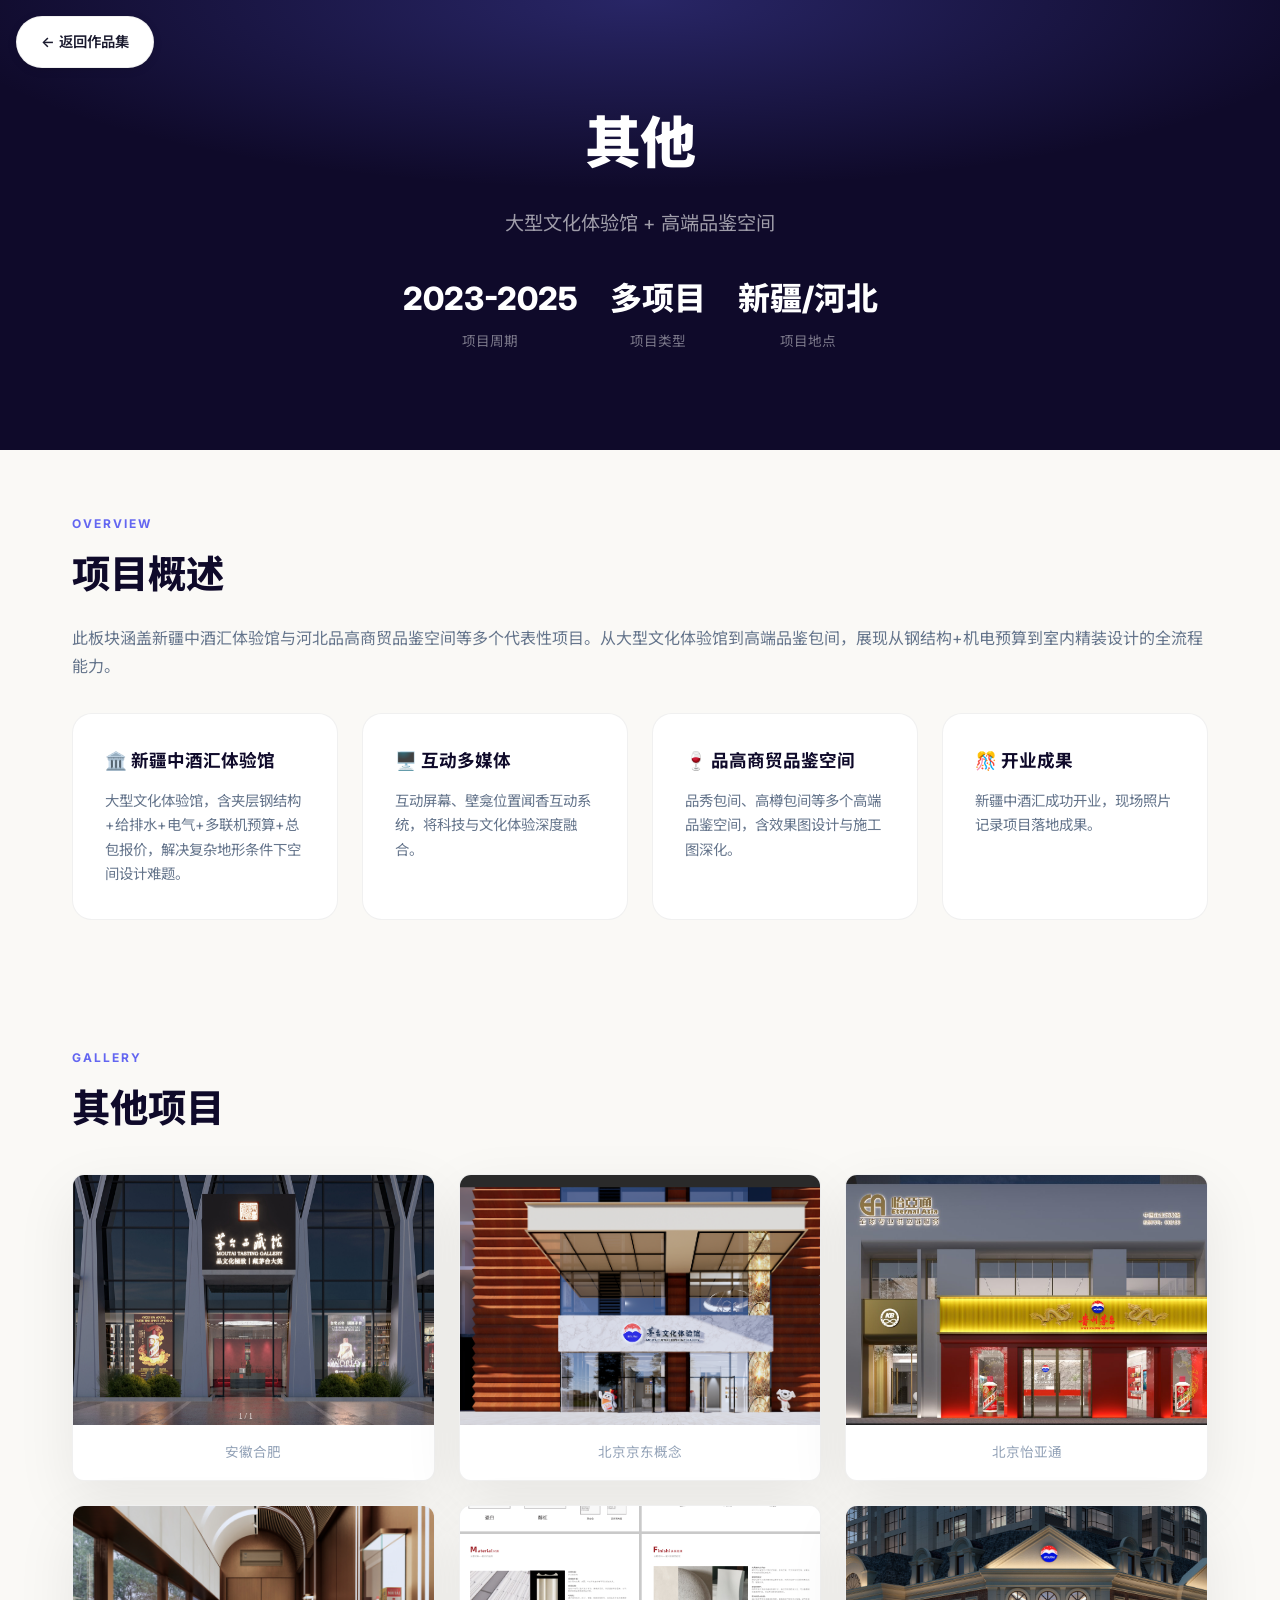
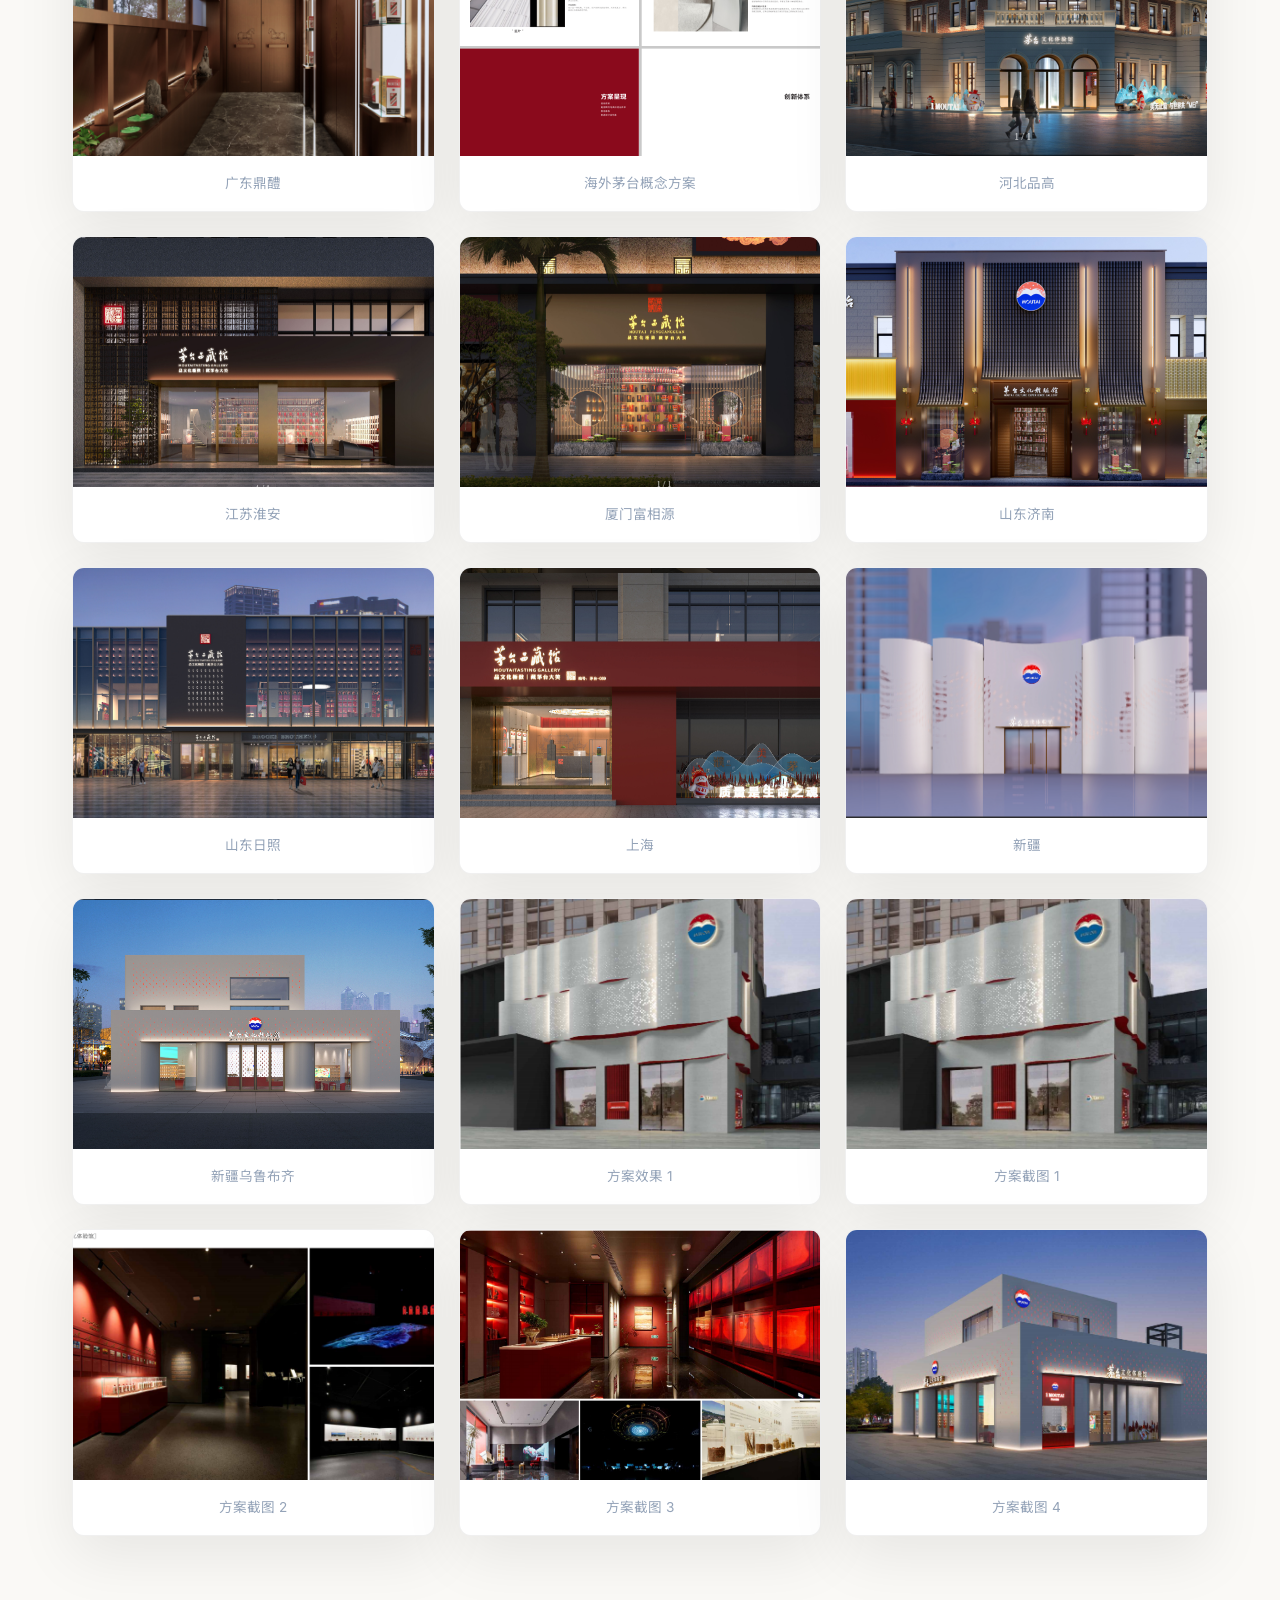
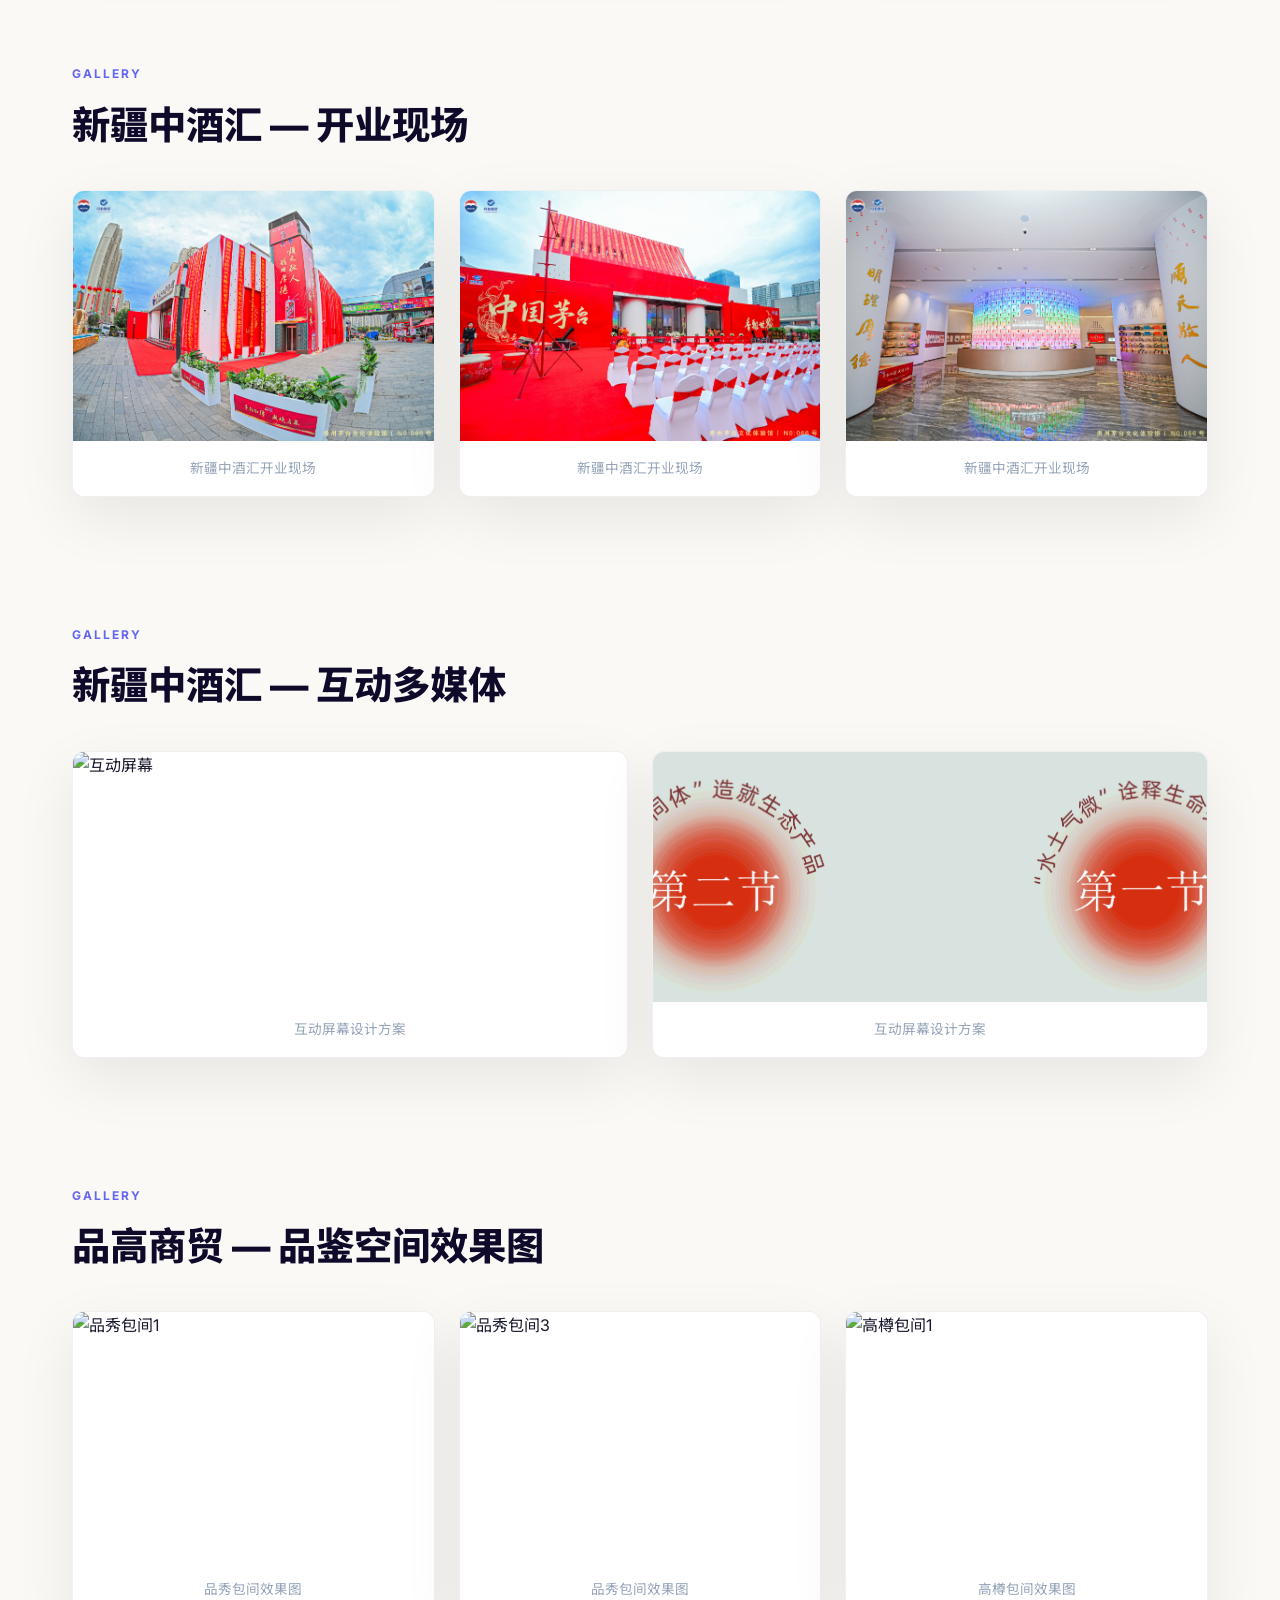
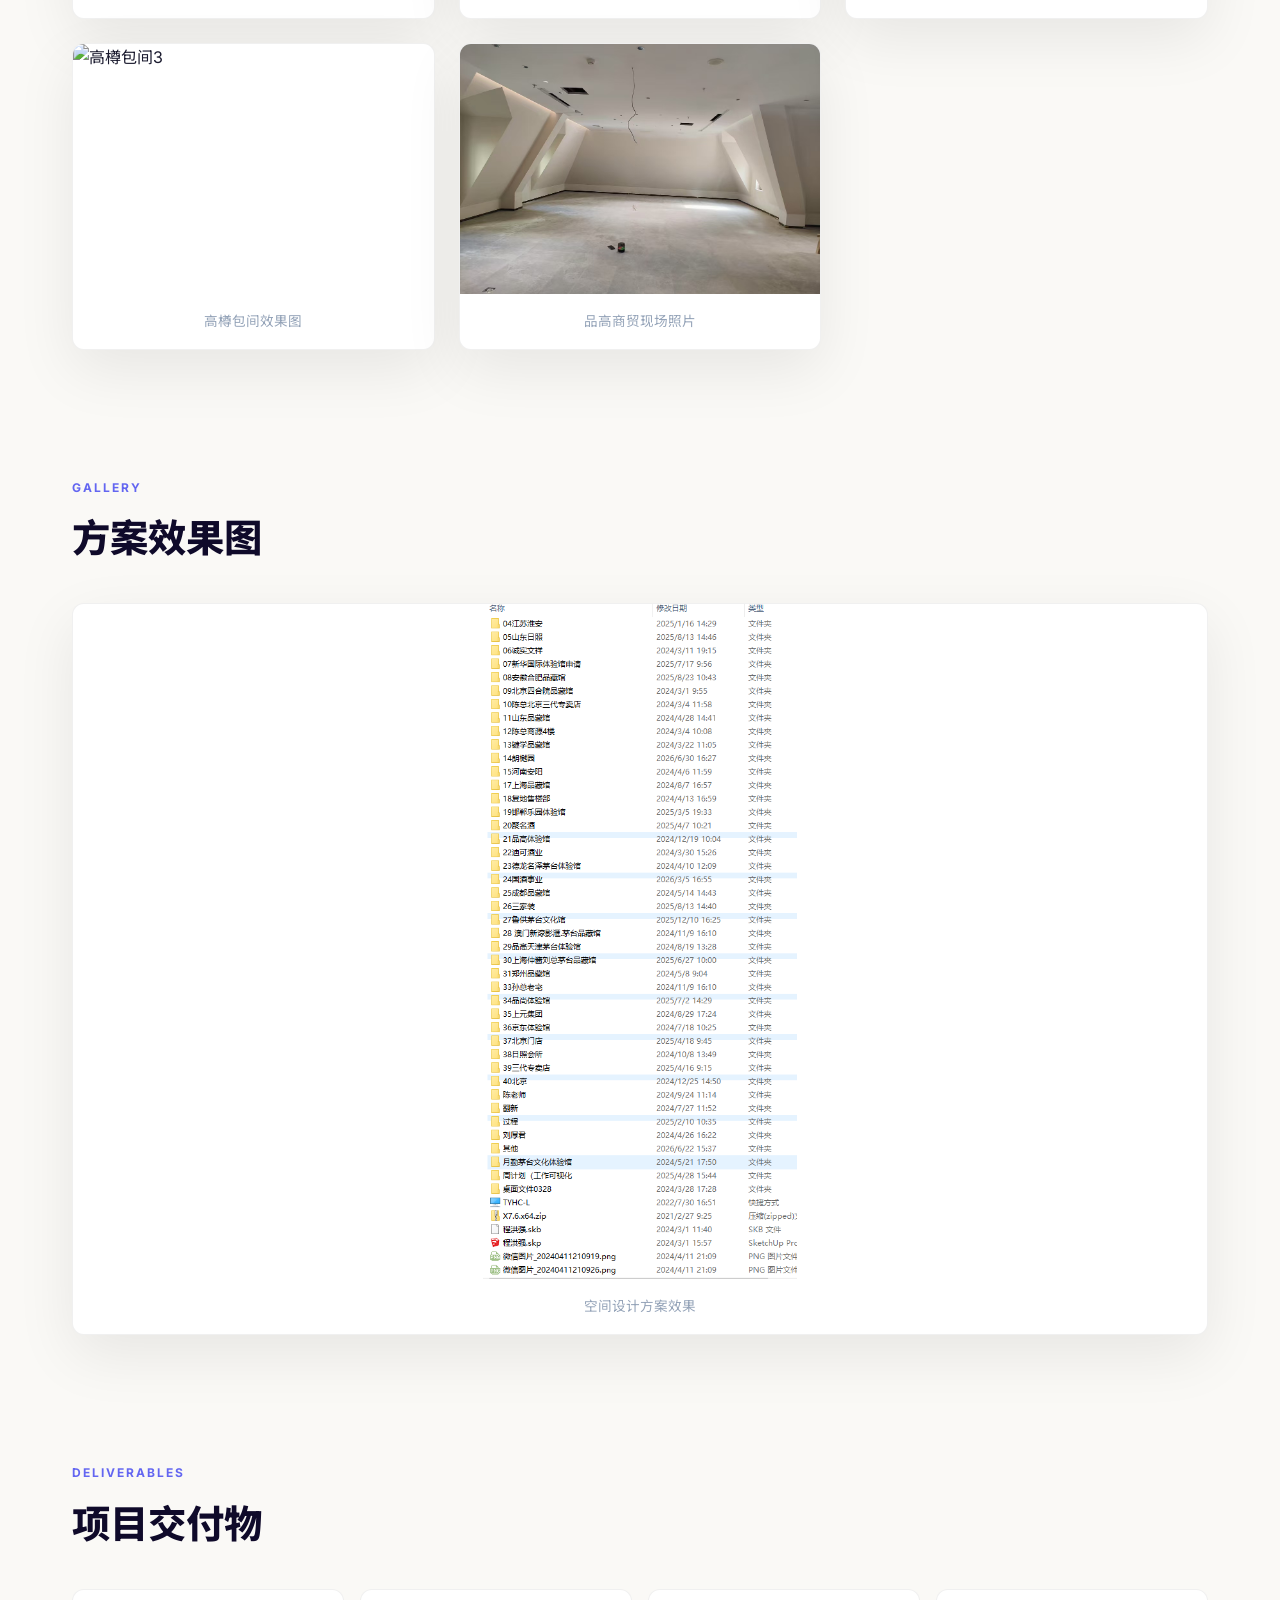
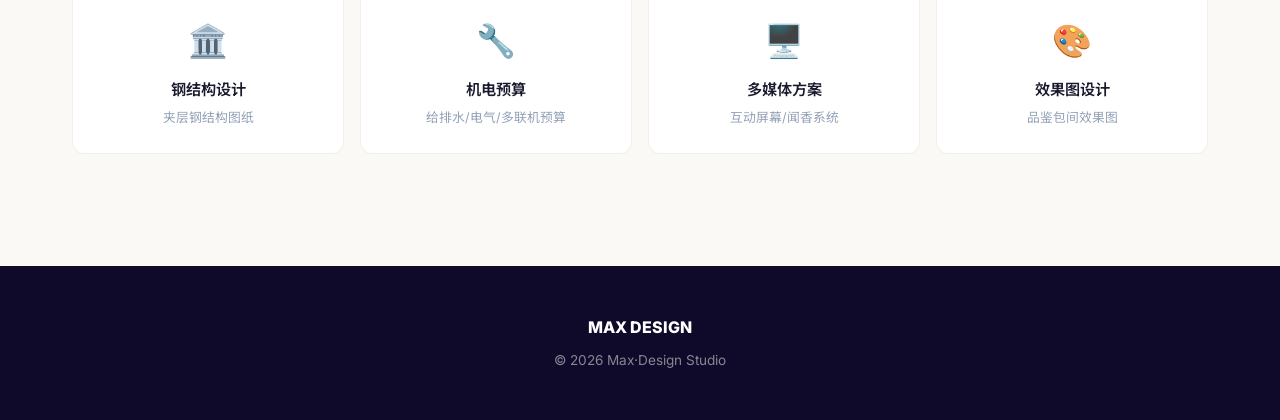
==== 项目/其他/index.html @ 0c97aa05 "更新其他板块：新增图片、重命名为其他" ====
<!DOCTYPE html><html lang="zh"><head><meta charset="UTF-8"><meta name="viewport" content="width=device-width,initial-scale=1.0"><title>其他 — 项目详情</title>
<link rel="stylesheet" href="../shared.css"></head><body>
<a href="../../index_with_images.html" class="back-btn">← 返回作品集</a>
<div class="hero"><div class="hero-content">
<h1>其他</h1>
<p class="subtitle">大型文化体验馆 + 高端品鉴空间</p>
<div class="hero-meta">
<div class="hero-meta-item"><span class="value">2023-2025</span><span class="label">项目周期</span></div>
<div class="hero-meta-item"><span class="value">多项目</span><span class="label">项目类型</span></div>
<div class="hero-meta-item"><span class="value">新疆/河北</span><span class="label">项目地点</span></div>
</div></div></div>

<section id="overview">
<div class="section-label">Overview</div><h2>项目概述</h2>
<p class="section-desc">此板块涵盖新疆中酒汇体验馆与河北品高商贸品鉴空间等多个代表性项目。从大型文化体验馆到高端品鉴包间，展现从钢结构+机电预算到室内精装设计的全流程能力。</p>
<div class="overview-grid">
<div class="overview-card"><h3>🏛️ 新疆中酒汇体验馆</h3><p>大型文化体验馆，含夹层钢结构+给排水+电气+多联机预算+总包报价，解决复杂地形条件下空间设计难题。</p></div>
<div class="overview-card"><h3>🖥️ 互动多媒体</h3><p>互动屏幕、壁龛位置闻香互动系统，将科技与文化体验深度融合。</p></div>
<div class="overview-card"><h3>🍷 品高商贸品鉴空间</h3><p>品秀包间、高樽包间等多个高端品鉴空间，含效果图设计与施工图深化。</p></div>
<div class="overview-card"><h3>🎊 开业成果</h3><p>新疆中酒汇成功开业，现场照片记录项目落地成果。</p></div>
</div></section>

<section id="gallery0">
<div class="section-label">Gallery</div><h2>其他项目</h2>
<div class="gallery">
<div class="gallery-item"><img src="images/安徽合肥.png" alt="安徽合肥"><div class="caption">安徽合肥</div></div>
<div class="gallery-item"><img src="images/北京京东概念.png" alt="北京京东概念"><div class="caption">北京京东概念</div></div>
<div class="gallery-item"><img src="images/北京怡亚通.png" alt="北京怡亚通"><div class="caption">北京怡亚通</div></div>
<div class="gallery-item"><img src="images/广东鼎醴.png" alt="广东鼎醴"><div class="caption">广东鼎醴</div></div>
<div class="gallery-item"><img src="images/海外茅台概念方案.png" alt="海外茅台概念方案"><div class="caption">海外茅台概念方案</div></div>
<div class="gallery-item"><img src="images/河北品高.png" alt="河北品高"><div class="caption">河北品高</div></div>
<div class="gallery-item"><img src="images/江苏淮安.png" alt="江苏淮安"><div class="caption">江苏淮安</div></div>
<div class="gallery-item"><img src="images/厦门富相源.png" alt="厦门富相源"><div class="caption">厦门富相源</div></div>
<div class="gallery-item"><img src="images/山东济南.png" alt="山东济南"><div class="caption">山东济南</div></div>
<div class="gallery-item"><img src="images/山东日照.png" alt="山东日照"><div class="caption">山东日照</div></div>
<div class="gallery-item"><img src="images/上海.png" alt="上海"><div class="caption">上海</div></div>
<div class="gallery-item"><img src="images/新疆.png" alt="新疆"><div class="caption">新疆</div></div>
<div class="gallery-item"><img src="images/新疆乌鲁布齐.jpg" alt="新疆乌鲁布齐"><div class="caption">新疆乌鲁布齐</div></div>
<div class="gallery-item"><img src="images/1.png" alt="1"><div class="caption">方案效果 1</div></div>
<div class="gallery-item"><img src="images/ScreenShot_2026-08-03_135545_478.png" alt="截图1"><div class="caption">方案截图 1</div></div>
<div class="gallery-item"><img src="images/ScreenShot_2026-08-03_135608_590.png" alt="截图2"><div class="caption">方案截图 2</div></div>
<div class="gallery-item"><img src="images/ScreenShot_2026-08-03_135619_233.png" alt="截图3"><div class="caption">方案截图 3</div></div>
<div class="gallery-item"><img src="images/ScreenShot_2026-08-03_135639_034.png" alt="截图4"><div class="caption">方案截图 4</div></div>
</div></section>

<section id="gallery1">
<div class="section-label">Gallery</div><h2>新疆中酒汇 — 开业现场</h2>
<div class="gallery">
<div class="gallery-item"><img src="images/开业01.jpg" alt="开业01"><div class="caption">新疆中酒汇开业现场</div></div>
<div class="gallery-item"><img src="images/开业02.jpg" alt="开业02"><div class="caption">新疆中酒汇开业现场</div></div>
<div class="gallery-item"><img src="images/开业03.jpg" alt="开业03"><div class="caption">新疆中酒汇开业现场</div></div>
</div></section>

<section id="gallery2">
<div class="section-label">Gallery</div><h2>新疆中酒汇 — 互动多媒体</h2>
<div class="gallery">
<div class="gallery-item"><img src="images/互动屏幕.jpg" alt="互动屏幕"><div class="caption">互动屏幕设计方案</div></div>
<div class="gallery-item"><img src="images/互动屏幕2.jpg" alt="互动屏幕2"><div class="caption">互动屏幕设计方案</div></div>
</div></section>

<section id="gallery3">
<div class="section-label">Gallery</div><h2>品高商贸 — 品鉴空间效果图</h2>
<div class="gallery">
<div class="gallery-item"><img src="images/品秀包间1.jpg" alt="品秀包间1"><div class="caption">品秀包间效果图</div></div>
<div class="gallery-item"><img src="images/品秀包间3.jpg" alt="品秀包间3"><div class="caption">品秀包间效果图</div></div>
<div class="gallery-item"><img src="images/高樽包间1.jpg" alt="高樽包间1"><div class="caption">高樽包间效果图</div></div>
<div class="gallery-item"><img src="images/高樽包间3.jpg" alt="高樽包间3"><div class="caption">高樽包间效果图</div></div>
<div class="gallery-item"><img src="images/品高现场.jpg" alt="品高现场"><div class="caption">品高商贸现场照片</div></div>
</div></section>

<section id="gallery4">
<div class="section-label">Gallery</div><h2>方案效果图</h2>
<div class="gallery">
<div class="gallery-item tall"><img src="images/2.png" alt="方案效果"><div class="caption">空间设计方案效果</div></div>
</div></section>

<section id="deliverables">
<div class="section-label">Deliverables</div><h2>项目交付物</h2>
<div class="deliverables-grid">
<div class="deliverable-item"><div class="icon">🏛️</div><h4>钢结构设计</h4><p>夹层钢结构图纸</p></div>
<div class="deliverable-item"><div class="icon">🔧</div><h4>机电预算</h4><p>给排水/电气/多联机预算</p></div>
<div class="deliverable-item"><div class="icon">🖥️</div><h4>多媒体方案</h4><p>互动屏幕/闻香系统</p></div>
<div class="deliverable-item"><div class="icon">🎨</div><h4>效果图设计</h4><p>品鉴包间效果图</p></div>
</div></section>

<footer><div class="brand">MAX DESIGN</div><p>© 2026 Max·Design Studio</p></footer>
</body></html>
---- 项目/shared.css ----
/* Shared Project Page Styles */
@import url('https://fonts.googleapis.com/css2?family=Noto+Sans+SC:wght@300;400;500;700;900&family=Inter:wght@300;400;500;600;700;800;900&display=swap');
:root {
    --primary: #0f0a2a; --accent: #6366f1; --accent-light: #818cf8;
    --accent-glow: rgba(99,102,241,0.15); --bg: #faf9f6; --card: #ffffff;
    --text: #1a1a2e; --text-secondary: #64748b; --text-muted: #94a3b8;
    --border: rgba(0,0,0,0.06); --shadow-lg: 0 20px 60px rgba(0,0,0,0.08);
    --radius: 20px; --radius-sm: 12px; --transition: 0.3s cubic-bezier(0.4,0,0.2,1);
}
* { margin:0; padding:0; box-sizing:border-box; }
html { scroll-behavior:smooth; }
body { font-family:'Inter','Noto Sans SC',sans-serif; background:var(--bg); color:var(--text); line-height:1.7; }
.back-btn { position:fixed; top:1rem; left:1rem; background:var(--card); border:1px solid var(--border); padding:0.8rem 1.5rem; border-radius:30px; text-decoration:none; color:var(--text); font-weight:600; font-size:0.9rem; box-shadow:0 2px 10px rgba(0,0,0,0.1); transition:all var(--transition); z-index:1000; }
.back-btn:hover { transform:translateY(-2px); color:var(--accent); }
.hero { min-height:50vh; display:flex; align-items:center; justify-content:center; text-align:center; padding:6rem 2rem; background:var(--primary); position:relative; overflow:hidden; }
.hero::before { content:''; position:absolute; inset:0; background:radial-gradient(ellipse 80% 60% at 50% 0%,rgba(99,102,241,0.3) 0%,transparent 70%); }
.hero-content { position:relative; z-index:1; max-width:800px; }
.hero h1 { font-size:clamp(2.5rem,5vw,3.5rem); font-weight:900; color:#fff; margin-bottom:1rem; letter-spacing:-1px; }
.hero .subtitle { font-size:1.2rem; color:rgba(255,255,255,0.6); margin-bottom:2rem; }
.hero-meta { display:flex; justify-content:center; gap:2rem; flex-wrap:wrap; }
.hero-meta-item { text-align:center; }
.hero-meta-item .value { font-size:2rem; font-weight:800; color:#fff; display:block; }
.hero-meta-item .label { font-size:0.85rem; color:rgba(255,255,255,0.45); }
section { padding:4rem 2rem; max-width:1200px; margin:0 auto; }
.section-label { font-size:0.75rem; font-weight:700; text-transform:uppercase; letter-spacing:2px; color:var(--accent); margin-bottom:0.5rem; }
section h2 { font-size:clamp(1.8rem,3vw,2.5rem); font-weight:800; color:var(--primary); margin-bottom:1rem; }
.section-desc { color:var(--text-secondary); margin-bottom:2rem; line-height:1.8; }
.gallery { display:grid; grid-template-columns:repeat(auto-fit,minmax(300px,1fr)); gap:1.5rem; margin-top:2rem; }
.gallery-item { border-radius:var(--radius-sm); overflow:hidden; border:1px solid var(--border); background:var(--card); box-shadow:var(--shadow-lg); transition:all var(--transition); }
.gallery-item:hover { transform:scale(1.02); }
.gallery-item img { width:100%; height:250px; object-fit:cover; display:block; }
.gallery-item .caption { padding:1rem; font-size:0.85rem; color:var(--text-muted); text-align:center; }
.gallery-item.tall { display:flex; flex-direction:column; align-items:center; }
.gallery-item.tall img { width:auto; height:auto; max-width:100%; max-height:75vh; object-fit:contain; }
.overview-grid { display:grid; grid-template-columns:repeat(auto-fit,minmax(250px,1fr)); gap:1.5rem; margin-top:2rem; }
.overview-card { background:var(--card); border-radius:var(--radius); padding:2rem; border:1px solid var(--border); transition:all var(--transition); }
.overview-card:hover { transform:translateY(-4px); }
.overview-card h3 { font-size:1.1rem; font-weight:700; color:var(--primary); margin-bottom:0.8rem; }
.overview-card p { color:var(--text-secondary); font-size:0.9rem; }
.timeline { position:relative; padding-left:2rem; margin-top:2rem; }
.timeline::before { content:''; position:absolute; left:0; top:8px; bottom:8px; width:2px; background:linear-gradient(180deg,var(--accent),var(--accent-light),transparent); }
.timeline-item { position:relative; margin-bottom:2rem; padding-left:2rem; }
.timeline-item::before { content:''; position:absolute; left:-2rem; top:8px; width:12px; height:12px; background:var(--card); border:2.5px solid var(--accent); border-radius:50%; }
.timeline-item:first-child::before { background:var(--accent); }
.year-badge { display:inline-block; background:var(--accent); color:#fff; padding:0.3rem 1rem; border-radius:8px; font-size:0.78rem; font-weight:700; margin-bottom:0.8rem; }
.timeline-item h3 { font-size:1.05rem; font-weight:700; color:var(--primary); margin-bottom:0.5rem; }
.timeline-item p { color:var(--text-secondary); font-size:0.9rem; }
.deliverables-grid { display:grid; grid-template-columns:repeat(auto-fit,minmax(200px,1fr)); gap:1rem; margin-top:2rem; }
.deliverable-item { background:var(--card); border-radius:var(--radius-sm); padding:1.5rem; text-align:center; border:1px solid var(--border); }
.deliverable-item .icon { font-size:2rem; margin-bottom:0.5rem; }
.deliverable-item h4 { font-size:0.95rem; font-weight:600; margin-bottom:0.3rem; }
.deliverable-item p { font-size:0.8rem; color:var(--text-muted); }
footer { background:var(--primary); color:rgba(255,255,255,0.5); text-align:center; padding:3rem 2rem; margin-top:3rem; }
footer .brand { display:inline-block; font-weight:800; color:#fff; margin-bottom:0.5rem; }
footer p { font-size:0.85rem; }
@media(max-width:768px){ .gallery{grid-template-columns:1fr;} .hero-meta{gap:1.5rem;} }
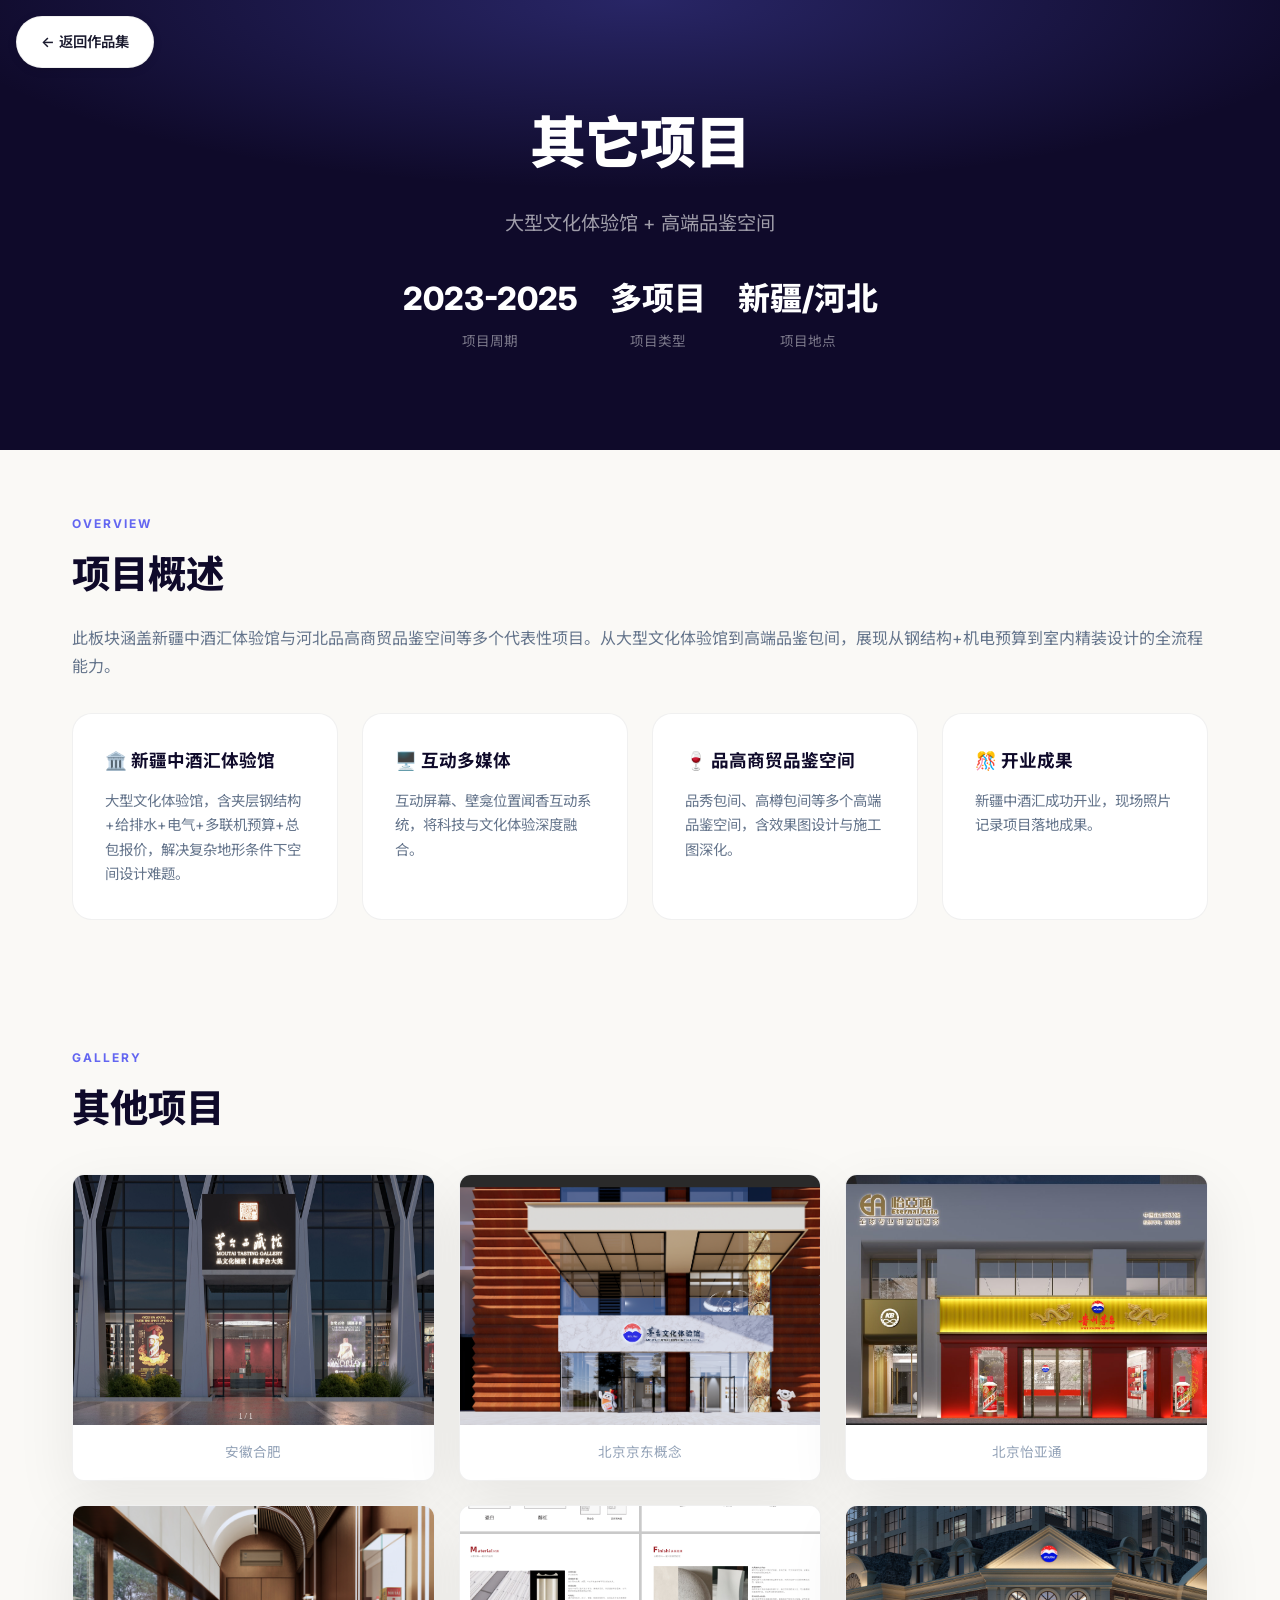
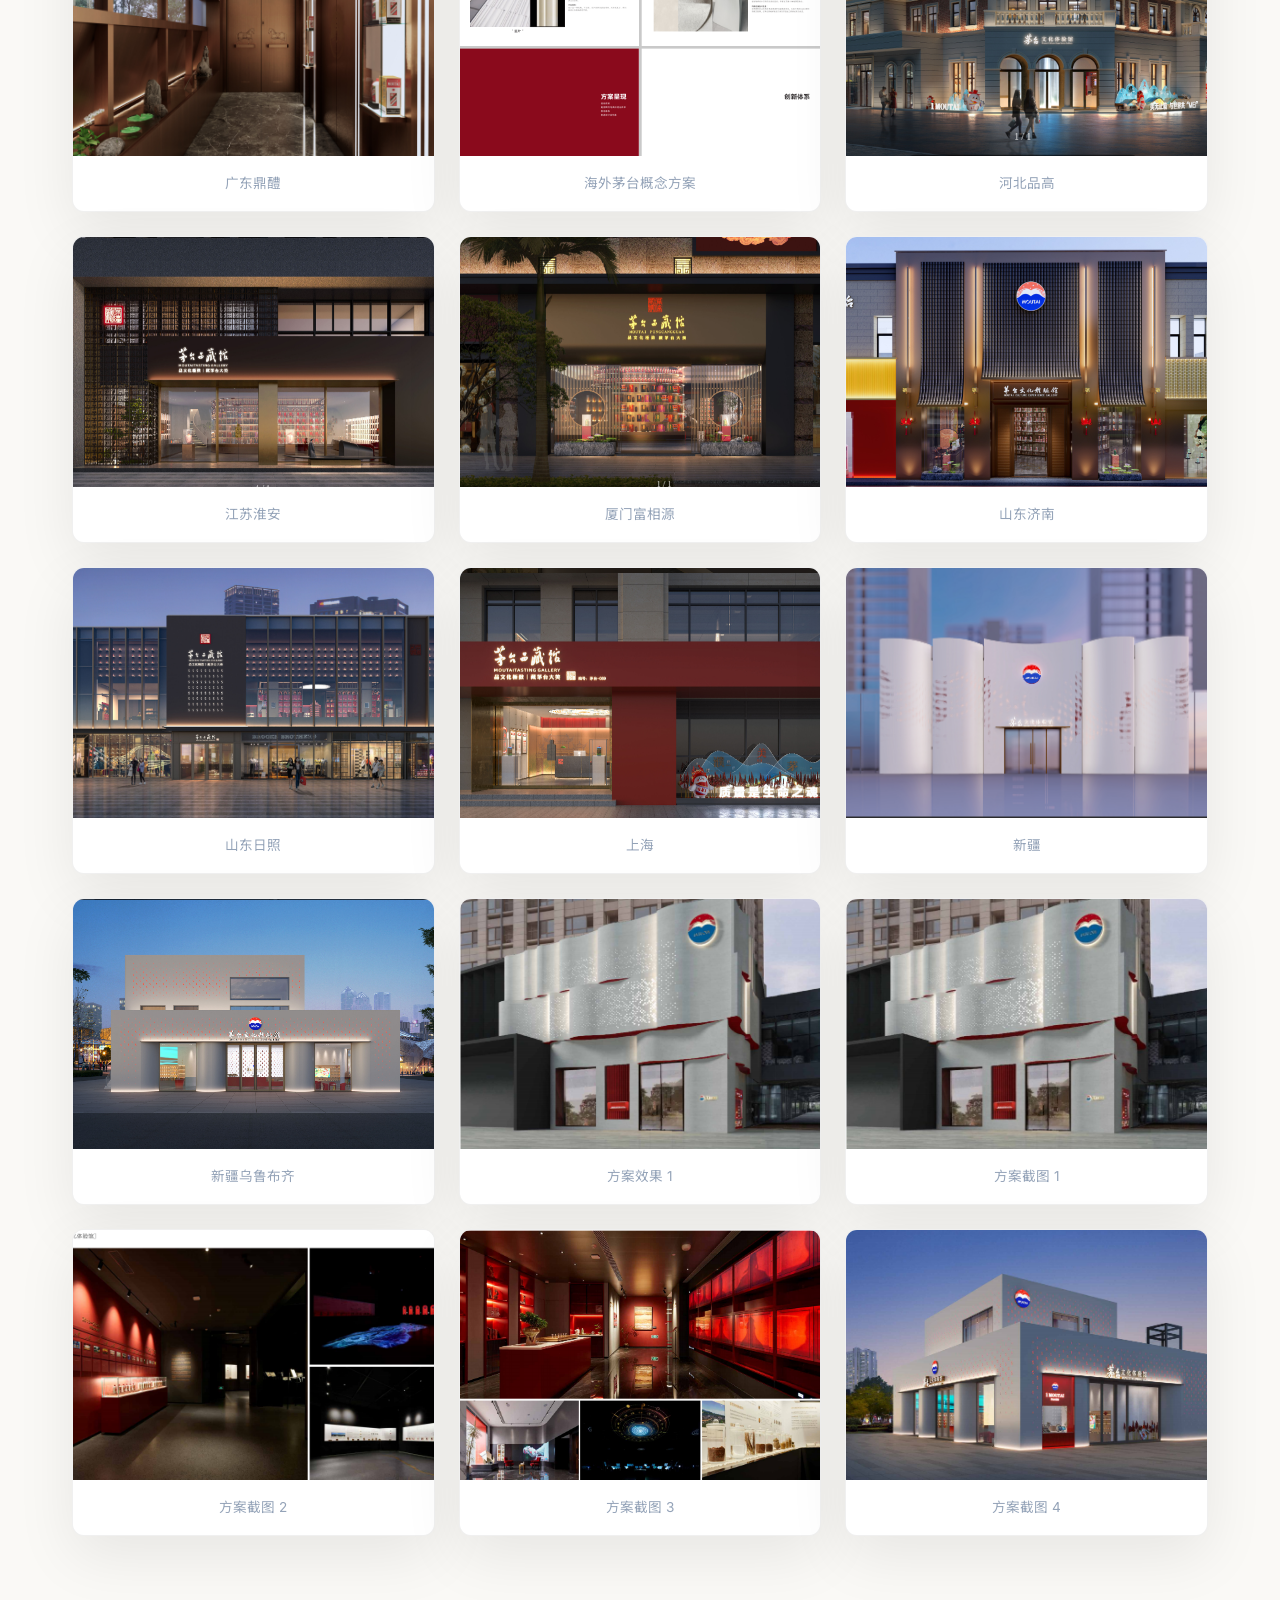
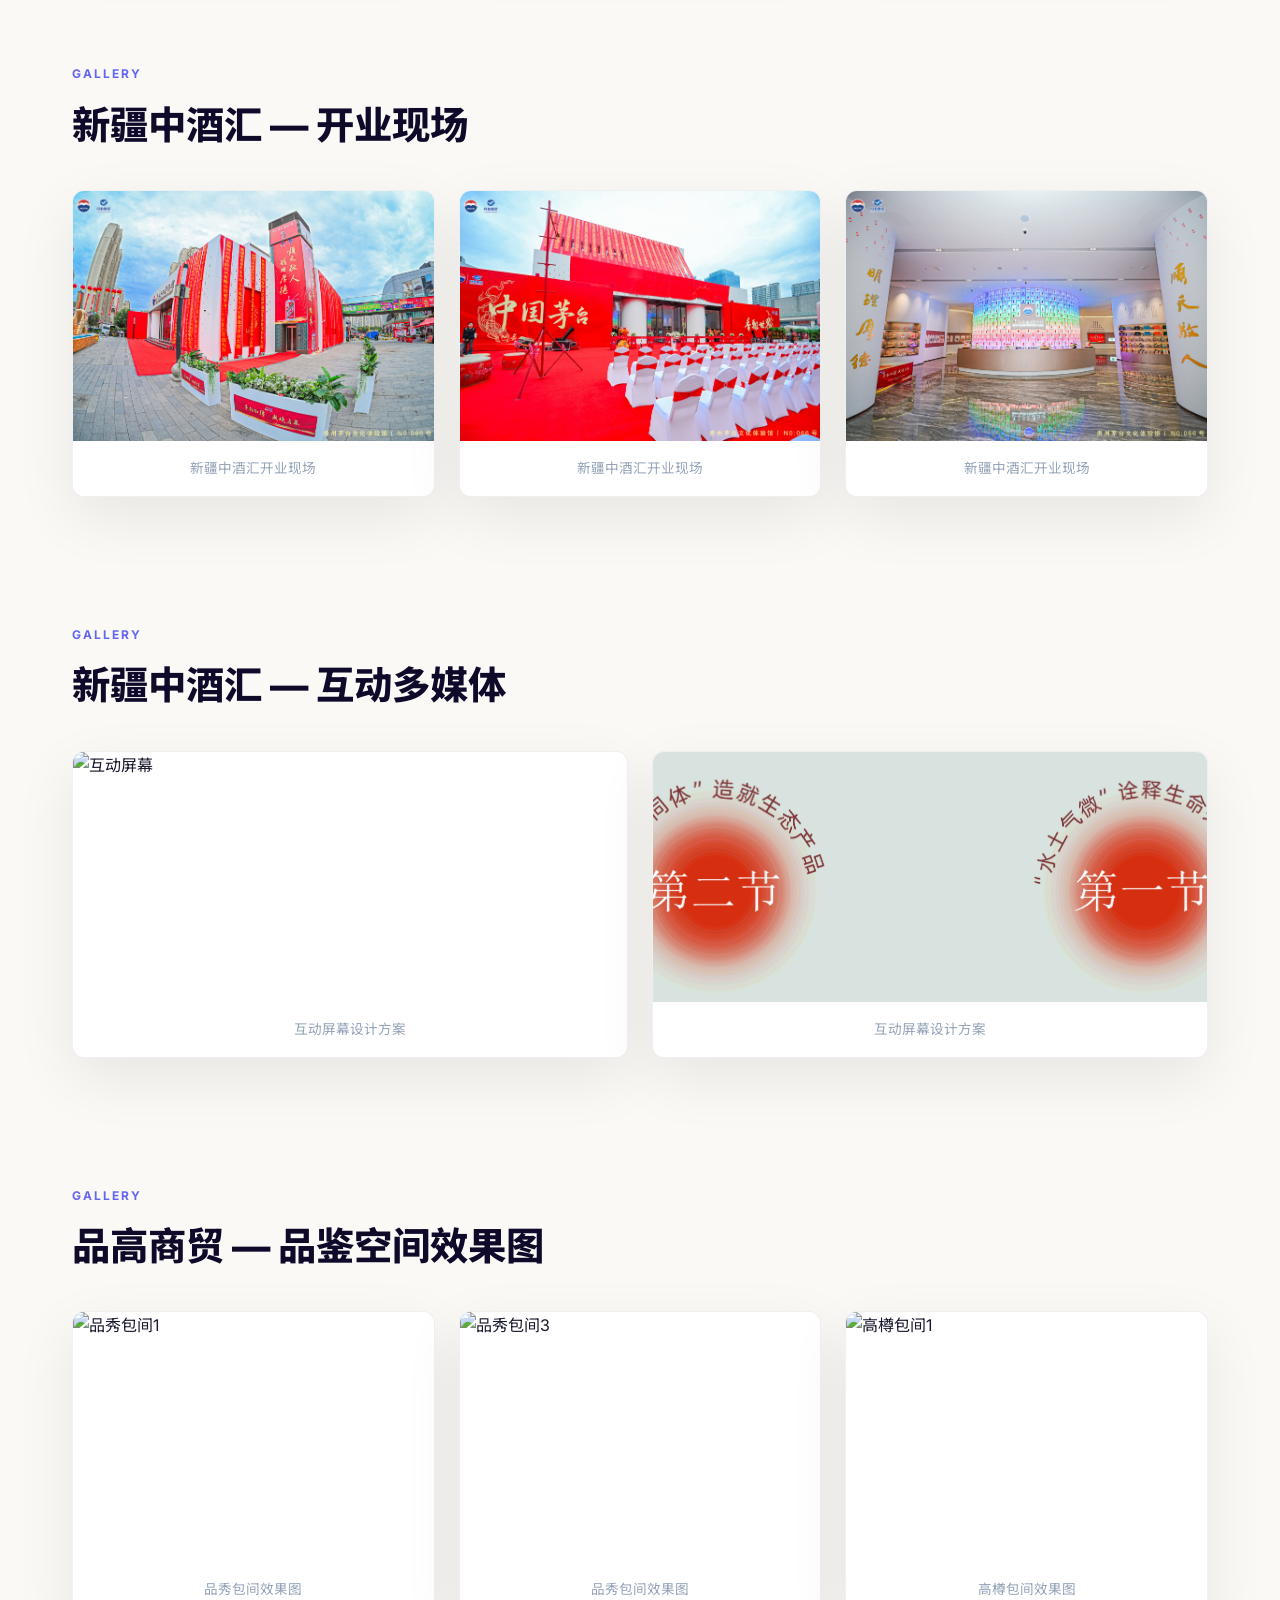
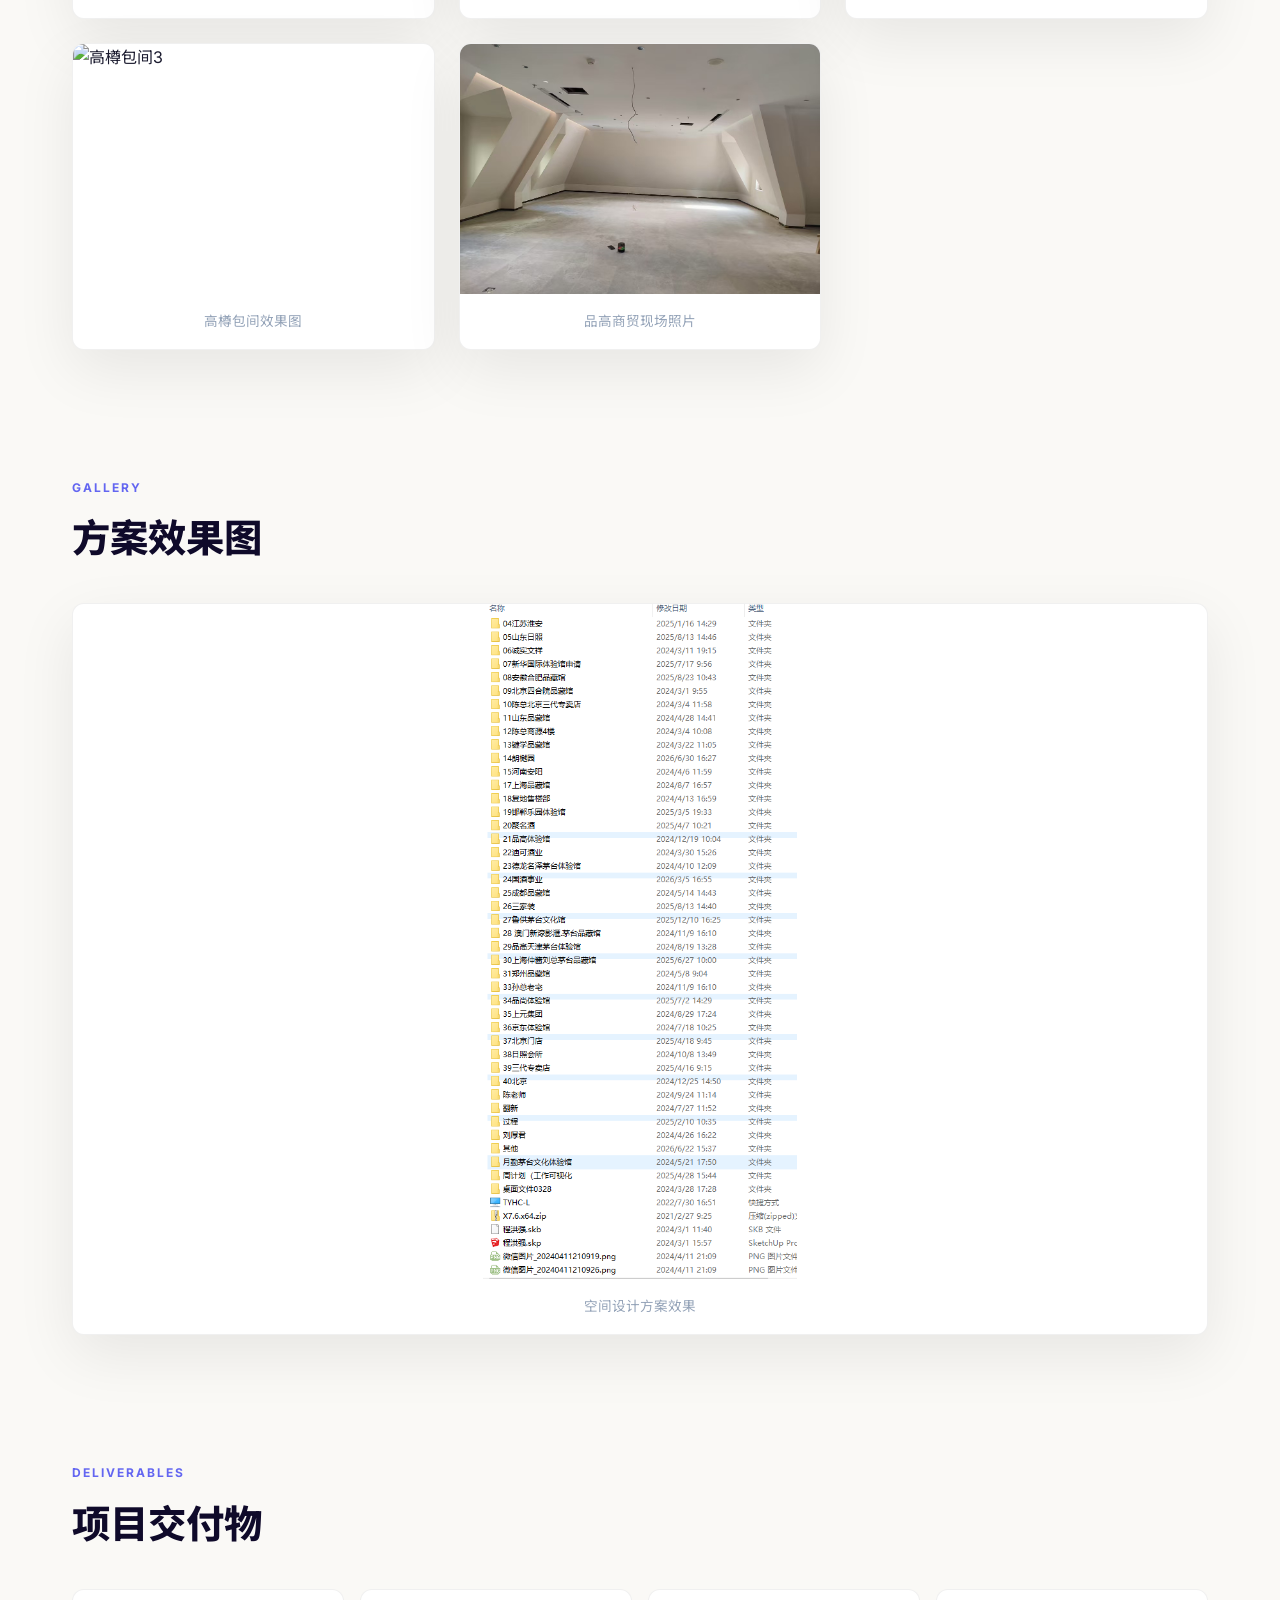
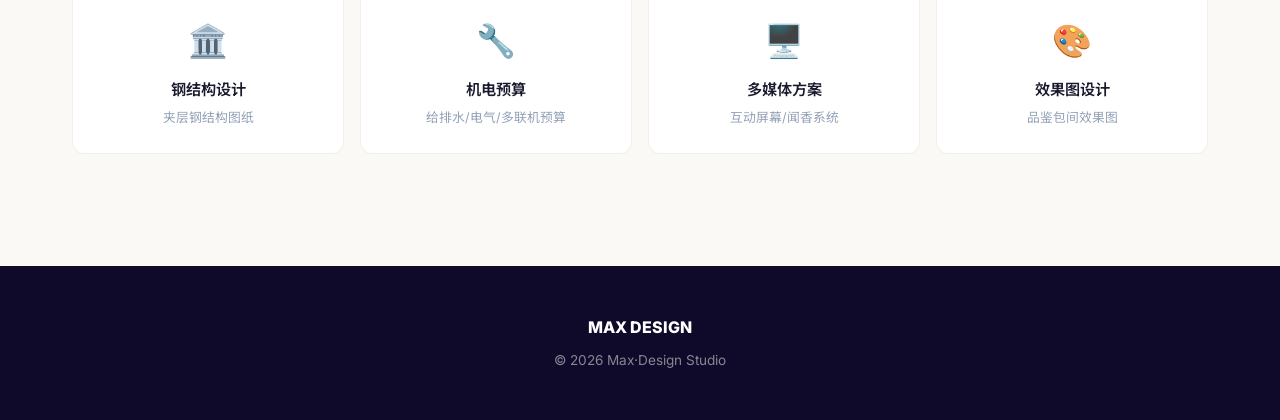
==== commit 0798516b: "重命名：其他 → 其它项目" ====
--- a/项目/其他/index.html
+++ b/项目/其他/index.html
@@ -1,8 +1,8 @@
-<!DOCTYPE html><html lang="zh"><head><meta charset="UTF-8"><meta name="viewport" content="width=device-width,initial-scale=1.0"><title>其他 — 项目详情</title>
+<!DOCTYPE html><html lang="zh"><head><meta charset="UTF-8"><meta name="viewport" content="width=device-width,initial-scale=1.0"><title>其它项目 — 项目详情</title>
 <link rel="stylesheet" href="../shared.css"></head><body>
 <a href="../../index_with_images.html" class="back-btn">← 返回作品集</a>
 <div class="hero"><div class="hero-content">
-<h1>其他</h1>
+<h1>其它项目</h1>
 <p class="subtitle">大型文化体验馆 + 高端品鉴空间</p>
 <div class="hero-meta">
 <div class="hero-meta-item"><span class="value">2023-2025</span><span class="label">项目周期</span></div>
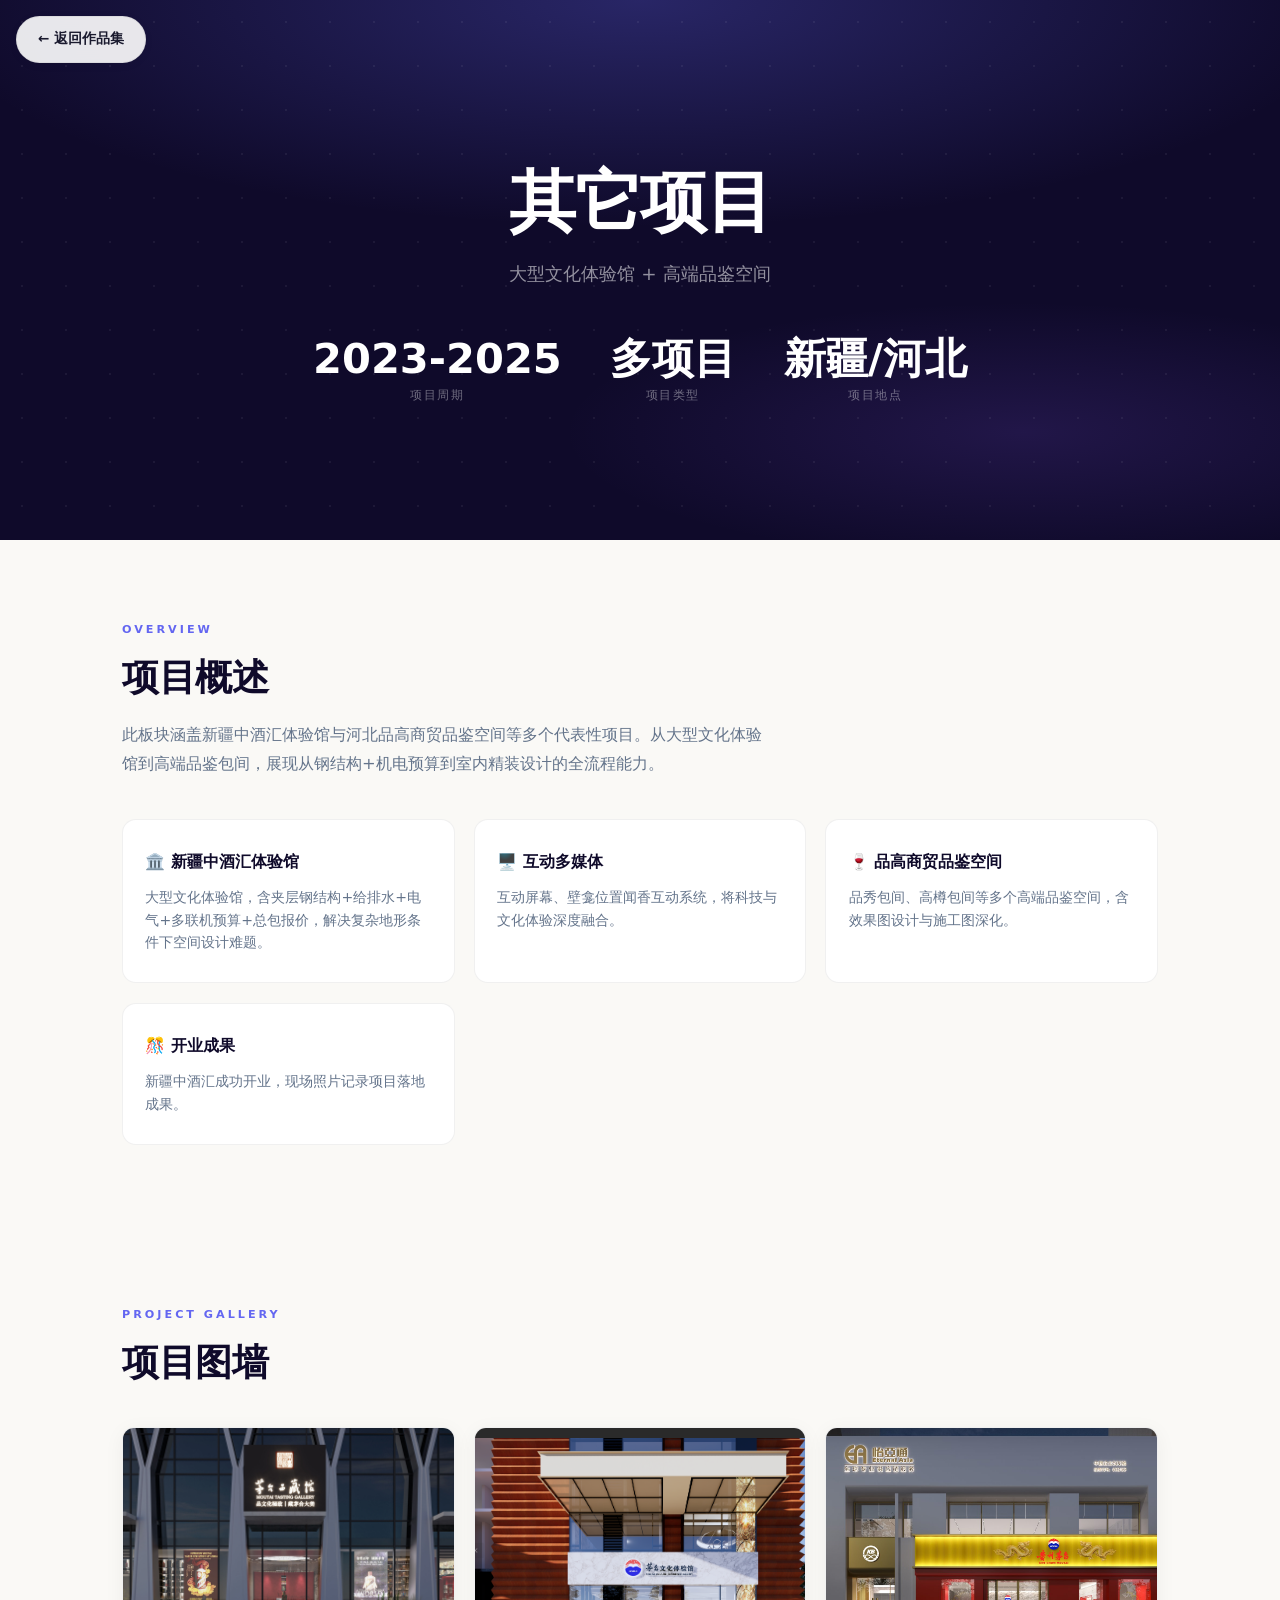
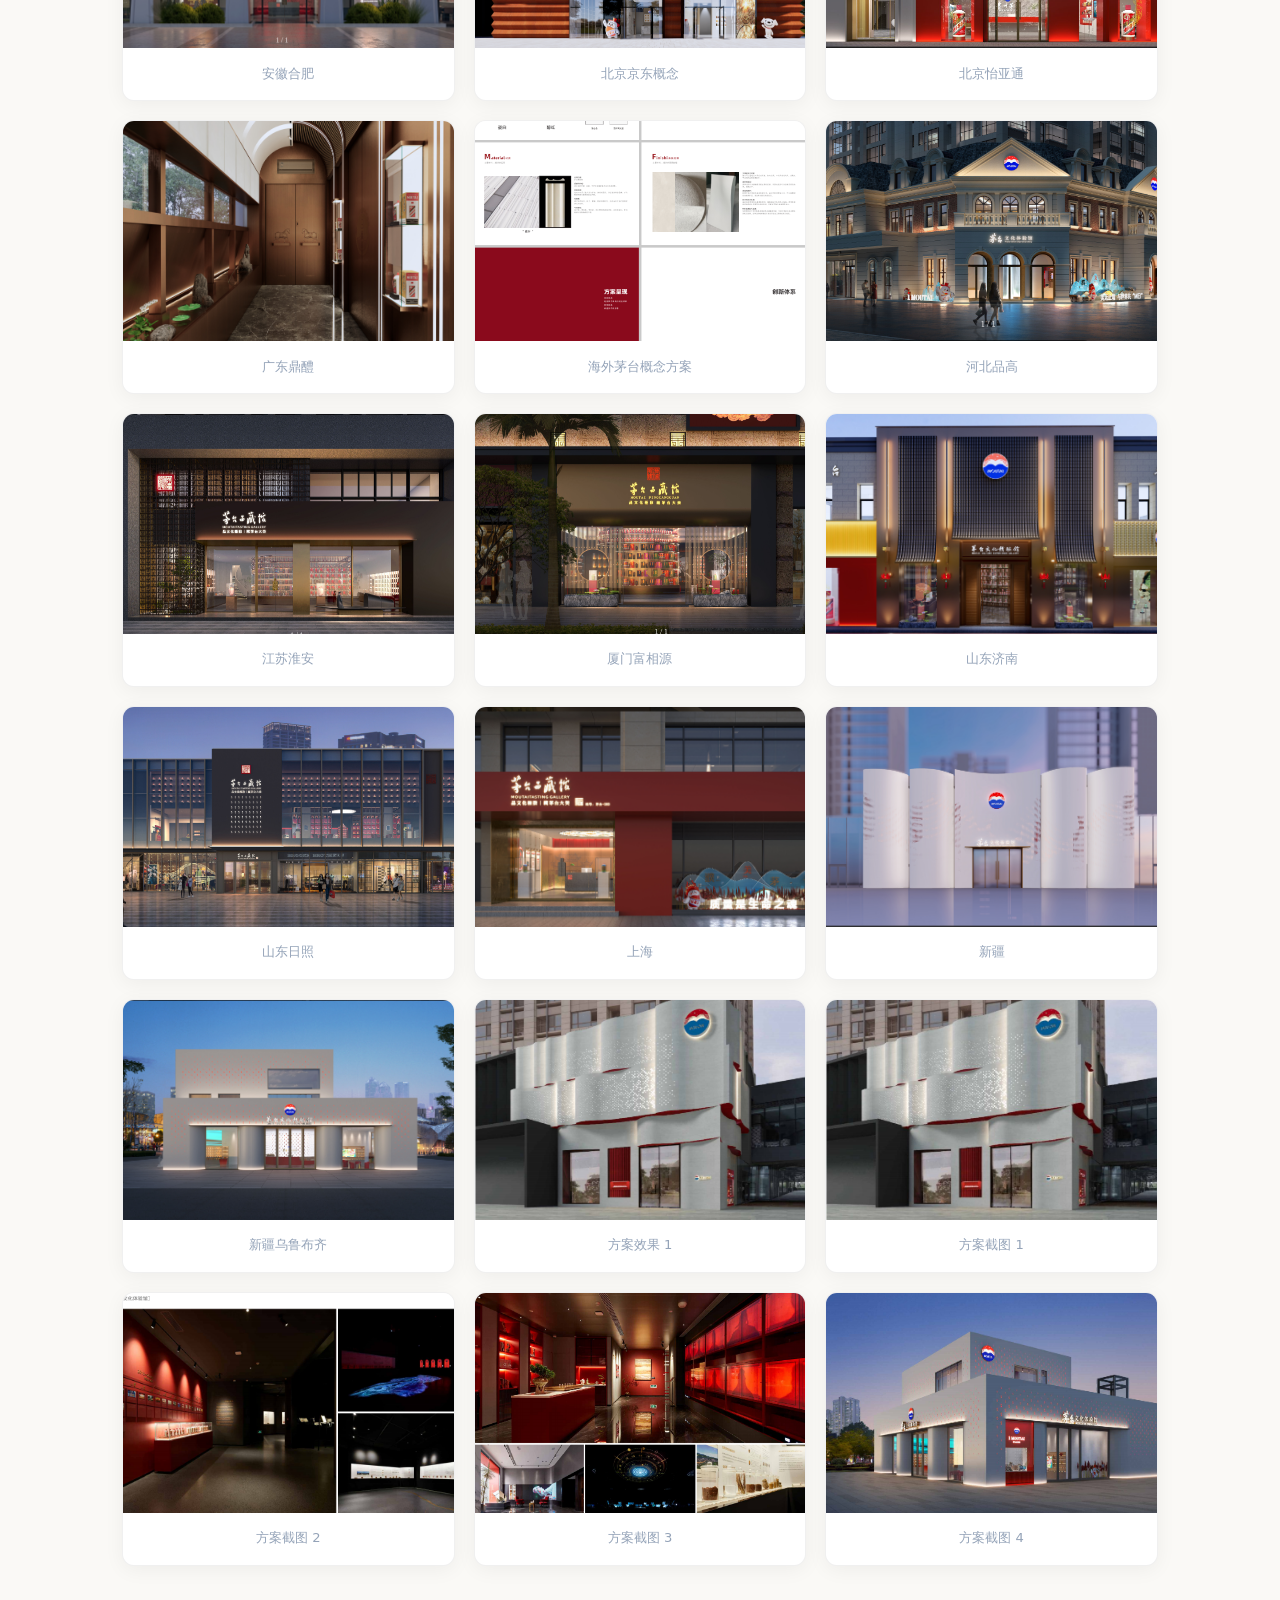
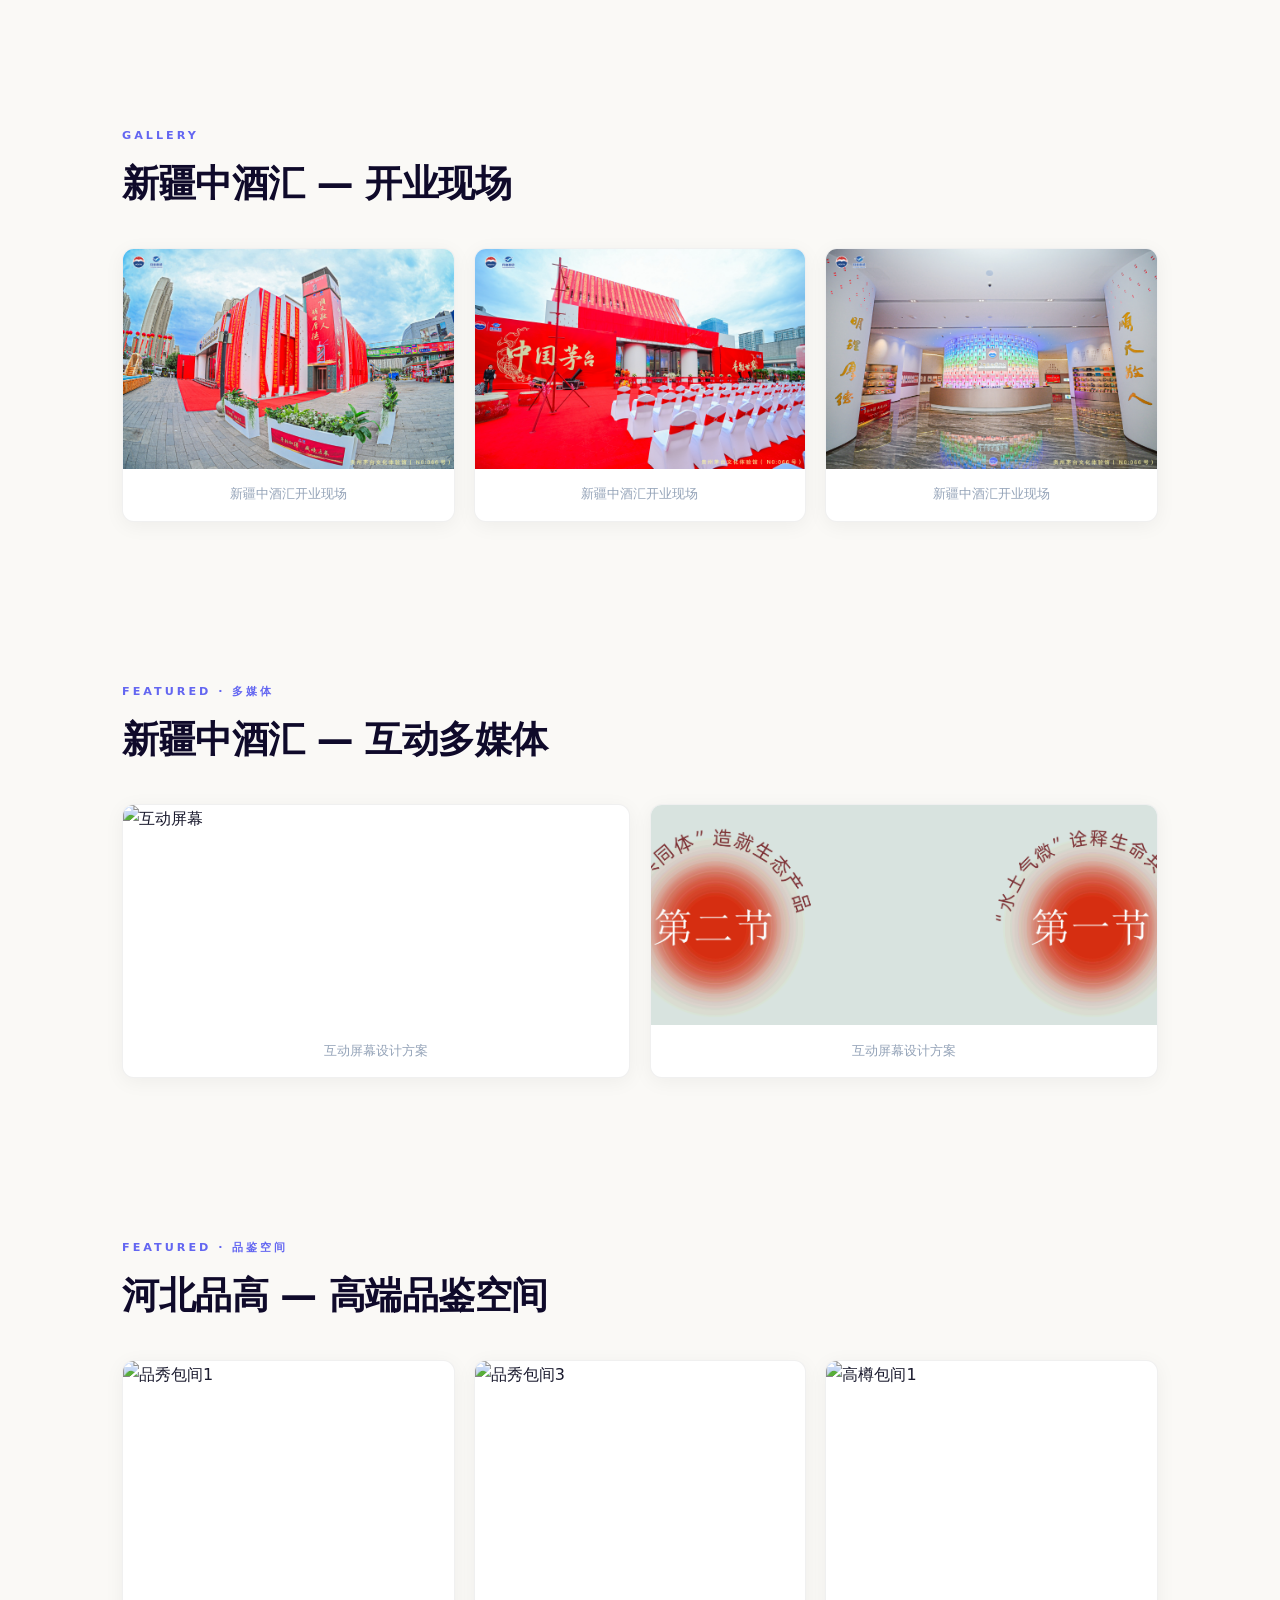
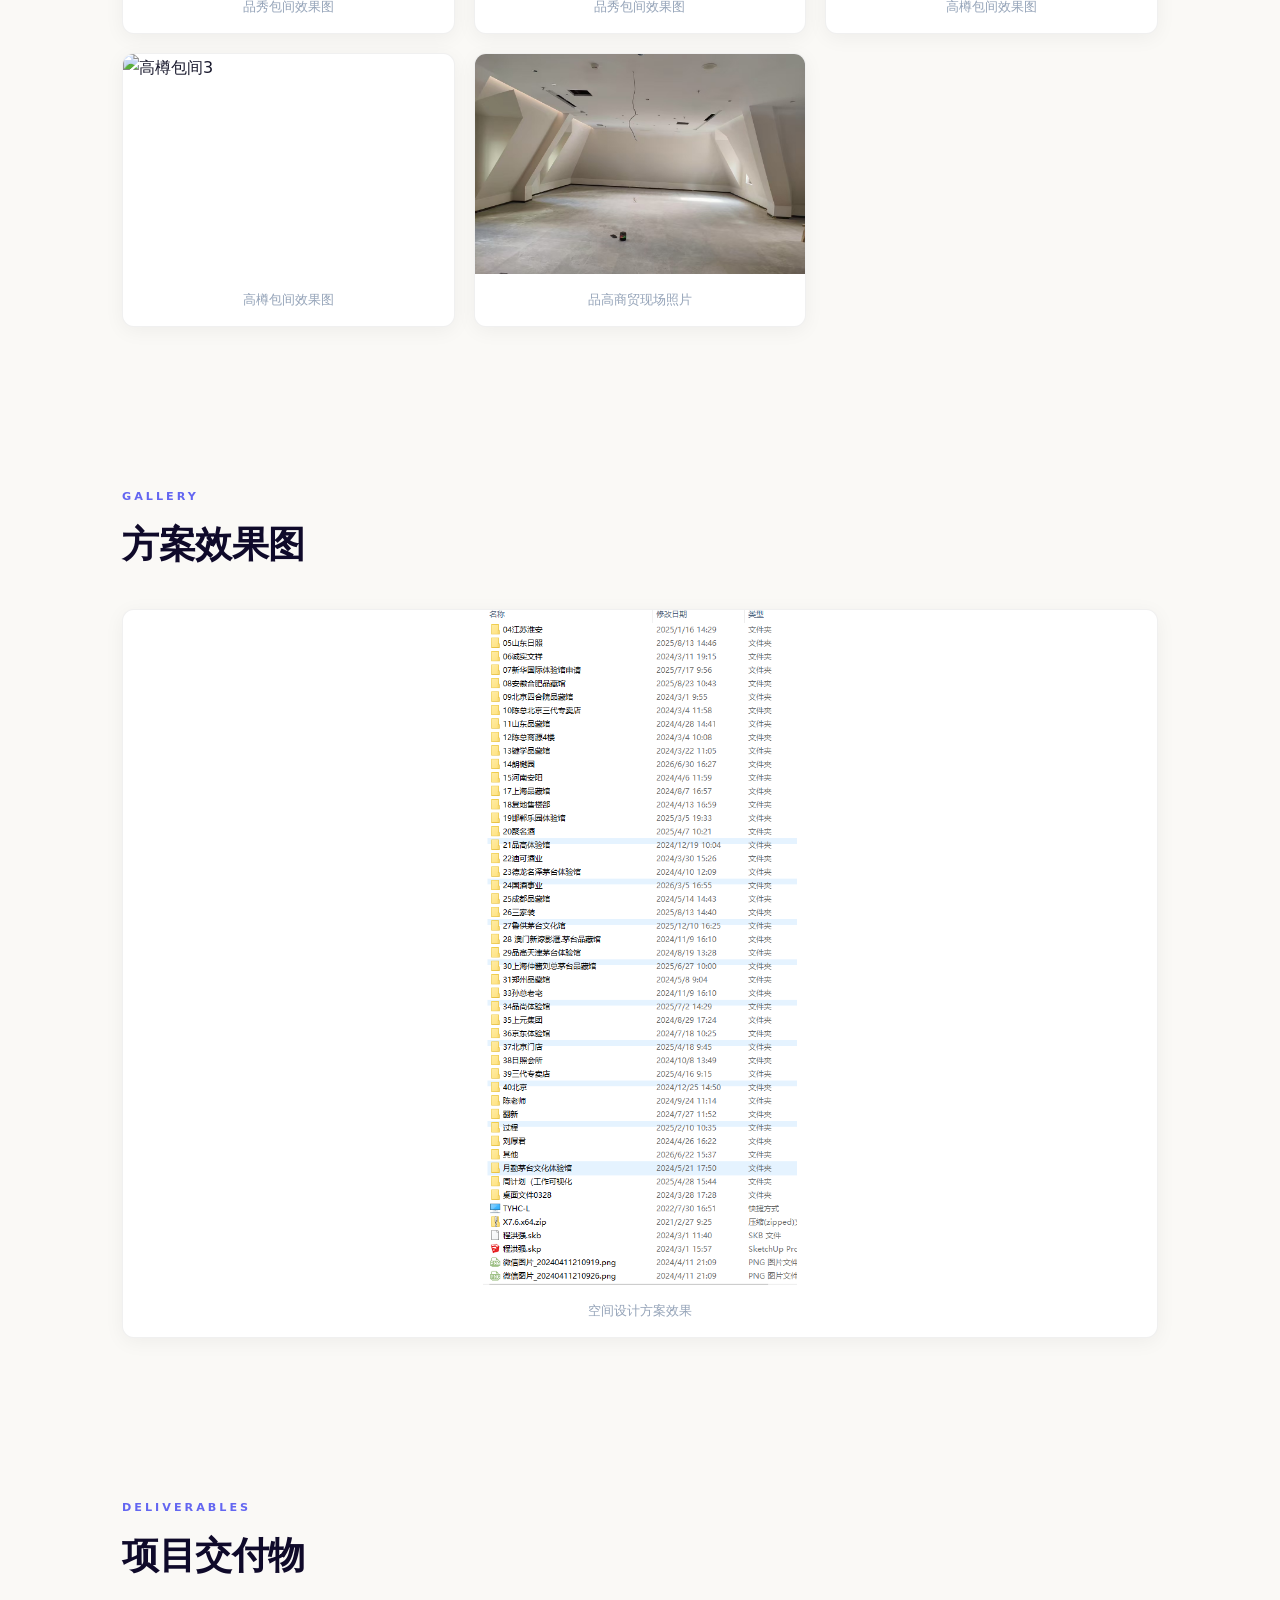
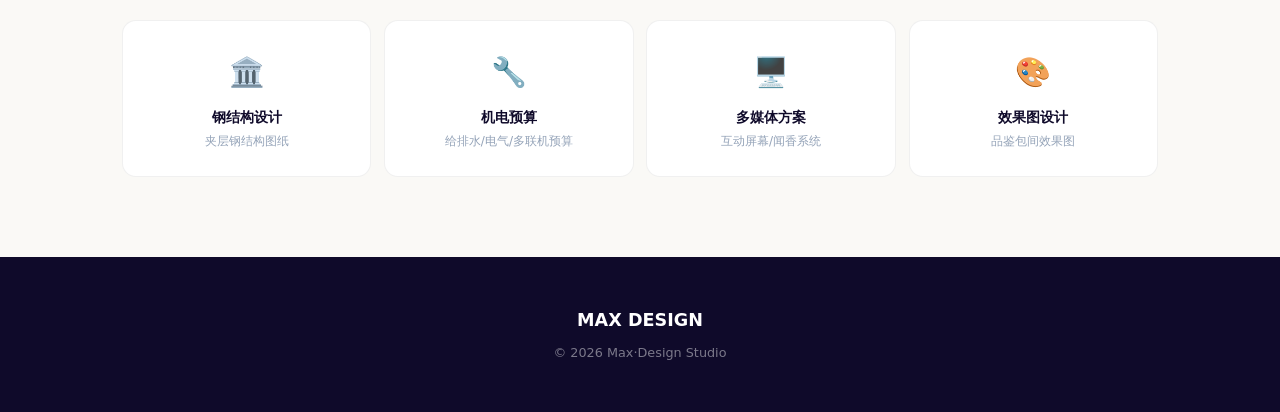
==== commit 73efba73: "二级页模板升级：茅台专卖店/茅友宴/朗樾园重写为邯郸风格，自动布局海报拼图" ====
--- a/项目/其他/index.html
+++ b/项目/其他/index.html
@@ -1,6 +1,6 @@
 <!DOCTYPE html><html lang="zh"><head><meta charset="UTF-8"><meta name="viewport" content="width=device-width,initial-scale=1.0"><title>其它项目 — 项目详情</title>
 <link rel="stylesheet" href="../shared.css"></head><body>
-<a href="../../index_with_images.html" class="back-btn">← 返回作品集</a>
+<a href="../../index.html" class="back-btn">← 返回作品集</a>
 <div class="hero"><div class="hero-content">
 <h1>其它项目</h1>
 <p class="subtitle">大型文化体验馆 + 高端品鉴空间</p>
@@ -21,57 +21,57 @@
 </div></section>
 
 <section id="gallery0">
-<div class="section-label">Gallery</div><h2>其他项目</h2>
+<div class="section-label">Project Gallery</div><h2>项目图墙</h2>
 <div class="gallery">
-<div class="gallery-item"><img src="images/安徽合肥.png" alt="安徽合肥"><div class="caption">安徽合肥</div></div>
-<div class="gallery-item"><img src="images/北京京东概念.png" alt="北京京东概念"><div class="caption">北京京东概念</div></div>
-<div class="gallery-item"><img src="images/北京怡亚通.png" alt="北京怡亚通"><div class="caption">北京怡亚通</div></div>
-<div class="gallery-item"><img src="images/广东鼎醴.png" alt="广东鼎醴"><div class="caption">广东鼎醴</div></div>
-<div class="gallery-item"><img src="images/海外茅台概念方案.png" alt="海外茅台概念方案"><div class="caption">海外茅台概念方案</div></div>
-<div class="gallery-item"><img src="images/河北品高.png" alt="河北品高"><div class="caption">河北品高</div></div>
-<div class="gallery-item"><img src="images/江苏淮安.png" alt="江苏淮安"><div class="caption">江苏淮安</div></div>
-<div class="gallery-item"><img src="images/厦门富相源.png" alt="厦门富相源"><div class="caption">厦门富相源</div></div>
-<div class="gallery-item"><img src="images/山东济南.png" alt="山东济南"><div class="caption">山东济南</div></div>
-<div class="gallery-item"><img src="images/山东日照.png" alt="山东日照"><div class="caption">山东日照</div></div>
-<div class="gallery-item"><img src="images/上海.png" alt="上海"><div class="caption">上海</div></div>
-<div class="gallery-item"><img src="images/新疆.png" alt="新疆"><div class="caption">新疆</div></div>
-<div class="gallery-item"><img src="images/新疆乌鲁布齐.jpg" alt="新疆乌鲁布齐"><div class="caption">新疆乌鲁布齐</div></div>
-<div class="gallery-item"><img src="images/1.png" alt="1"><div class="caption">方案效果 1</div></div>
-<div class="gallery-item"><img src="images/ScreenShot_2026-08-03_135545_478.png" alt="截图1"><div class="caption">方案截图 1</div></div>
-<div class="gallery-item"><img src="images/ScreenShot_2026-08-03_135608_590.png" alt="截图2"><div class="caption">方案截图 2</div></div>
-<div class="gallery-item"><img src="images/ScreenShot_2026-08-03_135619_233.png" alt="截图3"><div class="caption">方案截图 3</div></div>
-<div class="gallery-item"><img src="images/ScreenShot_2026-08-03_135639_034.png" alt="截图4"><div class="caption">方案截图 4</div></div>
+<div class="gallery-item"><img loading="lazy" src="images/安徽合肥.png" alt="安徽合肥"><div class="caption">安徽合肥</div></div>
+<div class="gallery-item"><img loading="lazy" src="images/北京京东概念.png" alt="北京京东概念"><div class="caption">北京京东概念</div></div>
+<div class="gallery-item"><img loading="lazy" src="images/北京怡亚通.png" alt="北京怡亚通"><div class="caption">北京怡亚通</div></div>
+<div class="gallery-item"><img loading="lazy" src="images/广东鼎醴.png" alt="广东鼎醴"><div class="caption">广东鼎醴</div></div>
+<div class="gallery-item"><img loading="lazy" src="images/海外茅台概念方案.png" alt="海外茅台概念方案"><div class="caption">海外茅台概念方案</div></div>
+<div class="gallery-item"><img loading="lazy" src="images/河北品高.png" alt="河北品高"><div class="caption">河北品高</div></div>
+<div class="gallery-item"><img loading="lazy" src="images/江苏淮安.png" alt="江苏淮安"><div class="caption">江苏淮安</div></div>
+<div class="gallery-item"><img loading="lazy" src="images/厦门富相源.png" alt="厦门富相源"><div class="caption">厦门富相源</div></div>
+<div class="gallery-item"><img loading="lazy" src="images/山东济南.png" alt="山东济南"><div class="caption">山东济南</div></div>
+<div class="gallery-item"><img loading="lazy" src="images/山东日照.png" alt="山东日照"><div class="caption">山东日照</div></div>
+<div class="gallery-item"><img loading="lazy" src="images/上海.png" alt="上海"><div class="caption">上海</div></div>
+<div class="gallery-item"><img loading="lazy" src="images/新疆.png" alt="新疆"><div class="caption">新疆</div></div>
+<div class="gallery-item"><img loading="lazy" src="images/新疆乌鲁布齐.jpg" alt="新疆乌鲁布齐"><div class="caption">新疆乌鲁布齐</div></div>
+<div class="gallery-item"><img loading="lazy" src="images/1.png" alt="1"><div class="caption">方案效果 1</div></div>
+<div class="gallery-item"><img loading="lazy" src="images/ScreenShot_2026-08-03_135545_478.png" alt="截图1"><div class="caption">方案截图 1</div></div>
+<div class="gallery-item"><img loading="lazy" src="images/ScreenShot_2026-08-03_135608_590.png" alt="截图2"><div class="caption">方案截图 2</div></div>
+<div class="gallery-item"><img loading="lazy" src="images/ScreenShot_2026-08-03_135619_233.png" alt="截图3"><div class="caption">方案截图 3</div></div>
+<div class="gallery-item"><img loading="lazy" src="images/ScreenShot_2026-08-03_135639_034.png" alt="截图4"><div class="caption">方案截图 4</div></div>
 </div></section>
 
 <section id="gallery1">
 <div class="section-label">Gallery</div><h2>新疆中酒汇 — 开业现场</h2>
 <div class="gallery">
-<div class="gallery-item"><img src="images/开业01.jpg" alt="开业01"><div class="caption">新疆中酒汇开业现场</div></div>
-<div class="gallery-item"><img src="images/开业02.jpg" alt="开业02"><div class="caption">新疆中酒汇开业现场</div></div>
-<div class="gallery-item"><img src="images/开业03.jpg" alt="开业03"><div class="caption">新疆中酒汇开业现场</div></div>
+<div class="gallery-item"><img loading="lazy" src="images/开业01.jpg" alt="开业01"><div class="caption">新疆中酒汇开业现场</div></div>
+<div class="gallery-item"><img loading="lazy" src="images/开业02.jpg" alt="开业02"><div class="caption">新疆中酒汇开业现场</div></div>
+<div class="gallery-item"><img loading="lazy" src="images/开业03.jpg" alt="开业03"><div class="caption">新疆中酒汇开业现场</div></div>
 </div></section>
 
 <section id="gallery2">
-<div class="section-label">Gallery</div><h2>新疆中酒汇 — 互动多媒体</h2>
+<div class="section-label">Featured · 多媒体</div><h2>新疆中酒汇 — 互动多媒体</h2>
 <div class="gallery">
-<div class="gallery-item"><img src="images/互动屏幕.jpg" alt="互动屏幕"><div class="caption">互动屏幕设计方案</div></div>
-<div class="gallery-item"><img src="images/互动屏幕2.jpg" alt="互动屏幕2"><div class="caption">互动屏幕设计方案</div></div>
+<div class="gallery-item"><img loading="lazy" src="images/互动屏幕.jpg" alt="互动屏幕"><div class="caption">互动屏幕设计方案</div></div>
+<div class="gallery-item"><img loading="lazy" src="images/互动屏幕2.jpg" alt="互动屏幕2"><div class="caption">互动屏幕设计方案</div></div>
 </div></section>
 
 <section id="gallery3">
-<div class="section-label">Gallery</div><h2>品高商贸 — 品鉴空间效果图</h2>
+<div class="section-label">Featured · 品鉴空间</div><h2>河北品高 — 高端品鉴空间</h2>
 <div class="gallery">
-<div class="gallery-item"><img src="images/品秀包间1.jpg" alt="品秀包间1"><div class="caption">品秀包间效果图</div></div>
-<div class="gallery-item"><img src="images/品秀包间3.jpg" alt="品秀包间3"><div class="caption">品秀包间效果图</div></div>
-<div class="gallery-item"><img src="images/高樽包间1.jpg" alt="高樽包间1"><div class="caption">高樽包间效果图</div></div>
-<div class="gallery-item"><img src="images/高樽包间3.jpg" alt="高樽包间3"><div class="caption">高樽包间效果图</div></div>
-<div class="gallery-item"><img src="images/品高现场.jpg" alt="品高现场"><div class="caption">品高商贸现场照片</div></div>
+<div class="gallery-item"><img loading="lazy" src="images/品秀包间1.jpg" alt="品秀包间1"><div class="caption">品秀包间效果图</div></div>
+<div class="gallery-item"><img loading="lazy" src="images/品秀包间3.jpg" alt="品秀包间3"><div class="caption">品秀包间效果图</div></div>
+<div class="gallery-item"><img loading="lazy" src="images/高樽包间1.jpg" alt="高樽包间1"><div class="caption">高樽包间效果图</div></div>
+<div class="gallery-item"><img loading="lazy" src="images/高樽包间3.jpg" alt="高樽包间3"><div class="caption">高樽包间效果图</div></div>
+<div class="gallery-item"><img loading="lazy" src="images/品高现场.jpg" alt="品高现场"><div class="caption">品高商贸现场照片</div></div>
 </div></section>
 
 <section id="gallery4">
 <div class="section-label">Gallery</div><h2>方案效果图</h2>
 <div class="gallery">
-<div class="gallery-item tall"><img src="images/2.png" alt="方案效果"><div class="caption">空间设计方案效果</div></div>
+<div class="gallery-item tall"><img loading="lazy" src="images/2.png" alt="方案效果"><div class="caption">空间设计方案效果</div></div>
 </div></section>
 
 <section id="deliverables">
--- a/项目/shared.css
+++ b/项目/shared.css
@@ -1,56 +1,124 @@
-/* Shared Project Page Styles */
-@import url('https://fonts.googleapis.com/css2?family=Noto+Sans+SC:wght@300;400;500;700;900&family=Inter:wght@300;400;500;600;700;800;900&display=swap');
+/* ═══════════════════════════════════════════════════════
+   Shared Project Page Styles — v2 (邯郸新版模板)
+   蓝紫系：--primary #0f0a2a / --accent #6366f1
+   结构：Hero → 速览 → 角色 → 时间线 → 海报拼图 → 交付物 → CTA
+   ═══════════════════════════════════════════════════════ */
 :root {
     --primary: #0f0a2a; --accent: #6366f1; --accent-light: #818cf8;
     --accent-glow: rgba(99,102,241,0.15); --bg: #faf9f6; --card: #ffffff;
     --text: #1a1a2e; --text-secondary: #64748b; --text-muted: #94a3b8;
-    --border: rgba(0,0,0,0.06); --shadow-lg: 0 20px 60px rgba(0,0,0,0.08);
-    --radius: 20px; --radius-sm: 12px; --transition: 0.3s cubic-bezier(0.4,0,0.2,1);
+    --border: rgba(0,0,0,0.06); --shadow: 0 4px 20px rgba(0,0,0,0.05);
+    --shadow-lg: 0 20px 60px rgba(0,0,0,0.08);
+    --radius: 14px; --radius-sm: 12px; --transition: 0.3s cubic-bezier(0.4,0,0.2,1);
 }
 * { margin:0; padding:0; box-sizing:border-box; }
 html { scroll-behavior:smooth; }
-body { font-family:'Inter','Noto Sans SC',sans-serif; background:var(--bg); color:var(--text); line-height:1.7; }
-.back-btn { position:fixed; top:1rem; left:1rem; background:var(--card); border:1px solid var(--border); padding:0.8rem 1.5rem; border-radius:30px; text-decoration:none; color:var(--text); font-weight:600; font-size:0.9rem; box-shadow:0 2px 10px rgba(0,0,0,0.1); transition:all var(--transition); z-index:1000; }
+body { font-family:'PingFang SC','Microsoft YaHei','Hiragino Sans GB','WenQuanYi Micro Hei',system-ui,sans-serif; background:var(--bg); color:var(--text); line-height:1.75; }
+
+/* ── Back ── */
+.back-btn { position:fixed; top:1rem; left:1rem; z-index:999; background:rgba(255,255,255,0.9); backdrop-filter:blur(12px); border:1px solid var(--border); padding:0.65rem 1.3rem; border-radius:50px; text-decoration:none; color:var(--text); font-weight:600; font-size:0.85rem; box-shadow:0 2px 10px rgba(0,0,0,0.05); transition:all var(--transition); display:inline-flex; align-items:center; gap:0.35rem; }
 .back-btn:hover { transform:translateY(-2px); color:var(--accent); }
-.hero { min-height:50vh; display:flex; align-items:center; justify-content:center; text-align:center; padding:6rem 2rem; background:var(--primary); position:relative; overflow:hidden; }
-.hero::before { content:''; position:absolute; inset:0; background:radial-gradient(ellipse 80% 60% at 50% 0%,rgba(99,102,241,0.3) 0%,transparent 70%); }
+
+/* ── Hero ── */
+.hero { min-height:60vh; display:flex; align-items:center; justify-content:center; text-align:center; padding:7rem 2rem 5rem; background:var(--primary); position:relative; overflow:hidden; }
+.hero::before { content:''; position:absolute; inset:0; background:radial-gradient(ellipse 80% 60% at 50% 0%,rgba(99,102,241,0.3) 0%,transparent 70%),radial-gradient(ellipse 60% 40% at 80% 80%,rgba(139,92,246,0.15) 0%,transparent 60%); }
+.hero::after { content:''; position:absolute; inset:0; background-image:radial-gradient(rgba(255,255,255,0.06) 1px,transparent 1px); background-size:44px 44px; }
 .hero-content { position:relative; z-index:1; max-width:800px; }
-.hero h1 { font-size:clamp(2.5rem,5vw,3.5rem); font-weight:900; color:#fff; margin-bottom:1rem; letter-spacing:-1px; }
-.hero .subtitle { font-size:1.2rem; color:rgba(255,255,255,0.6); margin-bottom:2rem; }
-.hero-meta { display:flex; justify-content:center; gap:2rem; flex-wrap:wrap; }
+.hero-badge { display:inline-block; background:rgba(99,102,241,0.15); color:var(--accent-light); padding:0.5rem 1.6rem; border-radius:50px; font-size:0.82rem; font-weight:600; margin-bottom:2rem; border:1px solid rgba(99,102,241,0.2); }
+.hero h1 { font-size:clamp(2.4rem,6vw,4.2rem); font-weight:900; color:#fff; line-height:1.15; margin-bottom:1rem; letter-spacing:-1.5px; }
+.hero h1 em { font-style:normal; background:linear-gradient(135deg,#c4b5fd,#818cf8,#6366f1); -webkit-background-clip:text; -webkit-text-fill-color:transparent; background-clip:text; }
+.hero .subtitle { font-size:clamp(0.95rem,2vw,1.15rem); color:rgba(255,255,255,0.55); max-width:500px; margin:0 auto 3rem; line-height:1.8; }
+.hero-meta { display:flex; justify-content:center; gap:3rem; flex-wrap:wrap; }
 .hero-meta-item { text-align:center; }
-.hero-meta-item .value { font-size:2rem; font-weight:800; color:#fff; display:block; }
-.hero-meta-item .label { font-size:0.85rem; color:rgba(255,255,255,0.45); }
-section { padding:4rem 2rem; max-width:1200px; margin:0 auto; }
-.section-label { font-size:0.75rem; font-weight:700; text-transform:uppercase; letter-spacing:2px; color:var(--accent); margin-bottom:0.5rem; }
-section h2 { font-size:clamp(1.8rem,3vw,2.5rem); font-weight:800; color:var(--primary); margin-bottom:1rem; }
-.section-desc { color:var(--text-secondary); margin-bottom:2rem; line-height:1.8; }
-.gallery { display:grid; grid-template-columns:repeat(auto-fit,minmax(300px,1fr)); gap:1.5rem; margin-top:2rem; }
-.gallery-item { border-radius:var(--radius-sm); overflow:hidden; border:1px solid var(--border); background:var(--card); box-shadow:var(--shadow-lg); transition:all var(--transition); }
-.gallery-item:hover { transform:scale(1.02); }
-.gallery-item img { width:100%; height:250px; object-fit:cover; display:block; }
-.gallery-item .caption { padding:1rem; font-size:0.85rem; color:var(--text-muted); text-align:center; }
-.gallery-item.tall { display:flex; flex-direction:column; align-items:center; }
-.gallery-item.tall img { width:auto; height:auto; max-width:100%; max-height:75vh; object-fit:contain; }
-.overview-grid { display:grid; grid-template-columns:repeat(auto-fit,minmax(250px,1fr)); gap:1.5rem; margin-top:2rem; }
-.overview-card { background:var(--card); border-radius:var(--radius); padding:2rem; border:1px solid var(--border); transition:all var(--transition); }
-.overview-card:hover { transform:translateY(-4px); }
-.overview-card h3 { font-size:1.1rem; font-weight:700; color:var(--primary); margin-bottom:0.8rem; }
-.overview-card p { color:var(--text-secondary); font-size:0.9rem; }
+.hero-meta-item .value { font-size:clamp(1.8rem,3.5vw,2.6rem); font-weight:800; color:#fff; display:block; line-height:1; }
+.hero-meta-item .value small { font-size:1.1rem; color:var(--accent-light); }
+.hero-meta-item .label { font-size:0.72rem; color:rgba(255,255,255,0.4); margin-top:0.4rem; font-weight:500; text-transform:uppercase; letter-spacing:1.5px; }
+
+/* ── Section ── */
+section { padding:5rem 2rem; max-width:1100px; margin:0 auto; }
+.section-label { font-size:0.7rem; font-weight:700; text-transform:uppercase; letter-spacing:3px; color:var(--accent); margin-bottom:0.4rem; }
+section h2 { font-size:clamp(1.7rem,3.5vw,2.3rem); font-weight:800; color:var(--primary); margin-bottom:0.6rem; letter-spacing:-0.5px; }
+.section-desc { font-size:1.02rem; color:var(--text-secondary); max-width:650px; margin-bottom:2.5rem; line-height:1.8; }
+
+/* ── Quick Stats ── */
+.qstats { display:grid; grid-template-columns:repeat(4,1fr); gap:0.8rem; margin-bottom:2rem; }
+.qs { background:var(--card); border-radius:var(--radius); padding:1.6rem 1rem; text-align:center; border:1px solid var(--border); transition:all var(--transition); }
+.qs:hover { transform:translateY(-3px); box-shadow:var(--shadow); }
+.qs .n { font-size:1.7rem; font-weight:800; color:var(--primary); display:block; }
+.qs .n small { font-size:0.9rem; color:var(--accent); }
+.qs .lb { font-size:0.78rem; color:var(--text-muted); margin-top:0.3rem; }
+
+/* ── Role ── */
+.roles { display:grid; grid-template-columns:repeat(auto-fit,minmax(220px,1fr)); gap:1rem; }
+.role { background:var(--card); border-radius:var(--radius); padding:1.8rem 1.4rem; border:1px solid var(--border); transition:all var(--transition); }
+.role:hover { transform:translateY(-4px); box-shadow:var(--shadow-lg); }
+.role .icon { font-size:1.6rem; margin-bottom:0.8rem; display:block; }
+.role h3 { font-size:1rem; font-weight:700; color:var(--primary); margin-bottom:0.5rem; }
+.role p { color:var(--text-secondary); font-size:0.88rem; line-height:1.65; }
+.tag-row { display:flex; flex-wrap:wrap; gap:0.4rem; margin-top:0.8rem; }
+.tag { background:var(--bg); color:var(--text-secondary); padding:0.3rem 0.8rem; border-radius:6px; font-size:0.72rem; font-weight:600; border:1px solid var(--border); }
+
+/* ── Timeline ── */
 .timeline { position:relative; padding-left:2rem; margin-top:2rem; }
 .timeline::before { content:''; position:absolute; left:0; top:8px; bottom:8px; width:2px; background:linear-gradient(180deg,var(--accent),var(--accent-light),transparent); }
 .timeline-item { position:relative; margin-bottom:2rem; padding-left:2rem; }
 .timeline-item::before { content:''; position:absolute; left:-2rem; top:8px; width:12px; height:12px; background:var(--card); border:2.5px solid var(--accent); border-radius:50%; }
 .timeline-item:first-child::before { background:var(--accent); }
-.year-badge { display:inline-block; background:var(--accent); color:#fff; padding:0.3rem 1rem; border-radius:8px; font-size:0.78rem; font-weight:700; margin-bottom:0.8rem; }
-.timeline-item h3 { font-size:1.05rem; font-weight:700; color:var(--primary); margin-bottom:0.5rem; }
-.timeline-item p { color:var(--text-secondary); font-size:0.9rem; }
-.deliverables-grid { display:grid; grid-template-columns:repeat(auto-fit,minmax(200px,1fr)); gap:1rem; margin-top:2rem; }
-.deliverable-item { background:var(--card); border-radius:var(--radius-sm); padding:1.5rem; text-align:center; border:1px solid var(--border); }
-.deliverable-item .icon { font-size:2rem; margin-bottom:0.5rem; }
-.deliverable-item h4 { font-size:0.95rem; font-weight:600; margin-bottom:0.3rem; }
-.deliverable-item p { font-size:0.8rem; color:var(--text-muted); }
-footer { background:var(--primary); color:rgba(255,255,255,0.5); text-align:center; padding:3rem 2rem; margin-top:3rem; }
-footer .brand { display:inline-block; font-weight:800; color:#fff; margin-bottom:0.5rem; }
-footer p { font-size:0.85rem; }
-@media(max-width:768px){ .gallery{grid-template-columns:1fr;} .hero-meta{gap:1.5rem;} }
+.year-badge { display:inline-block; background:var(--accent); color:#fff; padding:0.25rem 0.9rem; border-radius:5px; font-size:0.75rem; font-weight:700; margin-bottom:0.5rem; }
+.timeline-item h3 { font-size:0.95rem; font-weight:700; color:var(--primary); margin-bottom:0.3rem; }
+.timeline-item p { color:var(--text-secondary); font-size:0.88rem; }
+
+/* ── Poster Blocks (邯郸式海报拼图) ── */
+.poster-block { margin-bottom:2.5rem; }
+.poster-block img { width:100%; height:auto; display:block; border-radius:var(--radius); box-shadow:var(--shadow-lg); border:1px solid var(--border); cursor:zoom-in; }
+.poster-block .cap { text-align:center; margin-top:0.7rem; font-size:0.82rem; color:var(--text-muted); }
+
+/* ── Gallery (合集页图片墙,保留) ── */
+.gallery { display:grid; grid-template-columns:repeat(auto-fit,minmax(280px,1fr)); gap:1.2rem; margin-top:2rem; }
+.gallery-item { border-radius:var(--radius-sm); overflow:hidden; border:1px solid var(--border); background:var(--card); box-shadow:var(--shadow); transition:all var(--transition); }
+.gallery-item:hover { transform:scale(1.02); box-shadow:var(--shadow-lg); }
+.gallery-item img { width:100%; height:220px; object-fit:cover; display:block; cursor:zoom-in; }
+.gallery-item .caption { padding:0.9rem; font-size:0.82rem; color:var(--text-muted); text-align:center; }
+.gallery-item.tall { display:flex; flex-direction:column; align-items:center; }
+.gallery-item.tall img { width:auto; height:auto; max-width:100%; max-height:75vh; object-fit:contain; }
+
+/* ── Overview (合集页概述) ── */
+.overview-grid { display:grid; grid-template-columns:repeat(auto-fit,minmax(250px,1fr)); gap:1.2rem; margin-top:2rem; }
+.overview-card { background:var(--card); border-radius:var(--radius); padding:1.8rem 1.4rem; border:1px solid var(--border); transition:all var(--transition); }
+.overview-card:hover { transform:translateY(-4px); box-shadow:var(--shadow-lg); }
+.overview-card h3 { font-size:1rem; font-weight:700; color:var(--primary); margin-bottom:0.6rem; }
+.overview-card p { color:var(--text-secondary); font-size:0.88rem; line-height:1.6; }
+
+/* ── Deliverables ── */
+.deliverables-grid { display:grid; grid-template-columns:repeat(auto-fit,minmax(170px,1fr)); gap:0.8rem; margin-top:2rem; }
+.deliverable-item { background:var(--card); border-radius:var(--radius); padding:1.6rem 1rem; text-align:center; border:1px solid var(--border); transition:all var(--transition); }
+.deliverable-item:hover { transform:translateY(-3px); box-shadow:var(--shadow); border-color:var(--accent-glow); }
+.deliverable-item .icon { font-size:1.8rem; margin-bottom:0.5rem; display:block; }
+.deliverable-item h4 { font-size:0.88rem; font-weight:700; color:var(--primary); margin-bottom:0.2rem; }
+.deliverable-item p { font-size:0.75rem; color:var(--text-muted); line-height:1.4; }
+
+/* ── CTA ── */
+.cta { text-align:center; padding:4rem 2rem; border-radius:var(--radius); margin:2rem auto; max-width:1100px; position:relative; overflow:hidden; background:var(--primary); }
+.cta::before { content:''; position:absolute; inset:0; background:radial-gradient(ellipse at 30% 50%,rgba(99,102,241,0.15) 0%,transparent 50%),radial-gradient(ellipse at 80% 20%,rgba(139,92,246,0.1) 0%,transparent 40%); }
+.cta h2 { color:#fff; position:relative; }
+.cta p { color:rgba(255,255,255,0.5); margin-bottom:2rem; position:relative; }
+.cta-btns { display:flex; justify-content:center; gap:1rem; flex-wrap:wrap; position:relative; }
+.btn { display:inline-flex; align-items:center; gap:0.4rem; padding:0.85rem 2rem; background:var(--primary); color:#fff; text-decoration:none; border-radius:12px; font-weight:600; font-size:0.88rem; transition:all var(--transition); }
+.btn:hover { transform:translateY(-2px); box-shadow:0 8px 24px rgba(15,10,42,0.25); }
+.btn-outline { background:transparent; color:var(--primary); border:1px solid var(--border); }
+.btn-outline:hover { background:var(--primary); color:#fff; }
+
+/* ── Footer ── */
+footer { background:var(--primary); color:rgba(255,255,255,0.45); text-align:center; padding:3rem 2rem; }
+footer .brand { display:inline-block; font-weight:800; font-size:1.1rem; color:#fff; margin-bottom:0.4rem; }
+footer p { font-size:0.8rem; }
+footer .divider { width:36px; height:2px; background:rgba(255,255,255,0.1); margin:1rem auto; border-radius:1px; }
+
+/* ── Lightbox ── */
+.lb { display:none; position:fixed; inset:0; z-index:9999; background:rgba(0,0,0,0.94); cursor:zoom-out; }
+.lb.on { display:flex; align-items:center; justify-content:center; }
+.lb img { max-width:95vw; max-height:95vh; border-radius:6px; }
+
+/* ── Responsive ── */
+@media(max-width:768px){ .qstats{grid-template-columns:repeat(2,1fr);} .hero-meta{gap:1.5rem;} section{padding:3.5rem 1.5rem;} .timeline{padding-left:1.5rem;} .timeline-item{padding-left:1.5rem;} .timeline-item::before{left:-1.5rem;} .gallery{grid-template-columns:1fr;} }
+@media(max-width:480px){ .qstats{grid-template-columns:1fr 1fr;gap:0.5rem;} .qs{padding:1.2rem 0.7rem;} .qs .n{font-size:1.3rem;} .hero{padding:7rem 1rem 3rem;min-height:90vh;} .cta-btns{flex-direction:column;align-items:center;} .cta{margin:1rem;} }
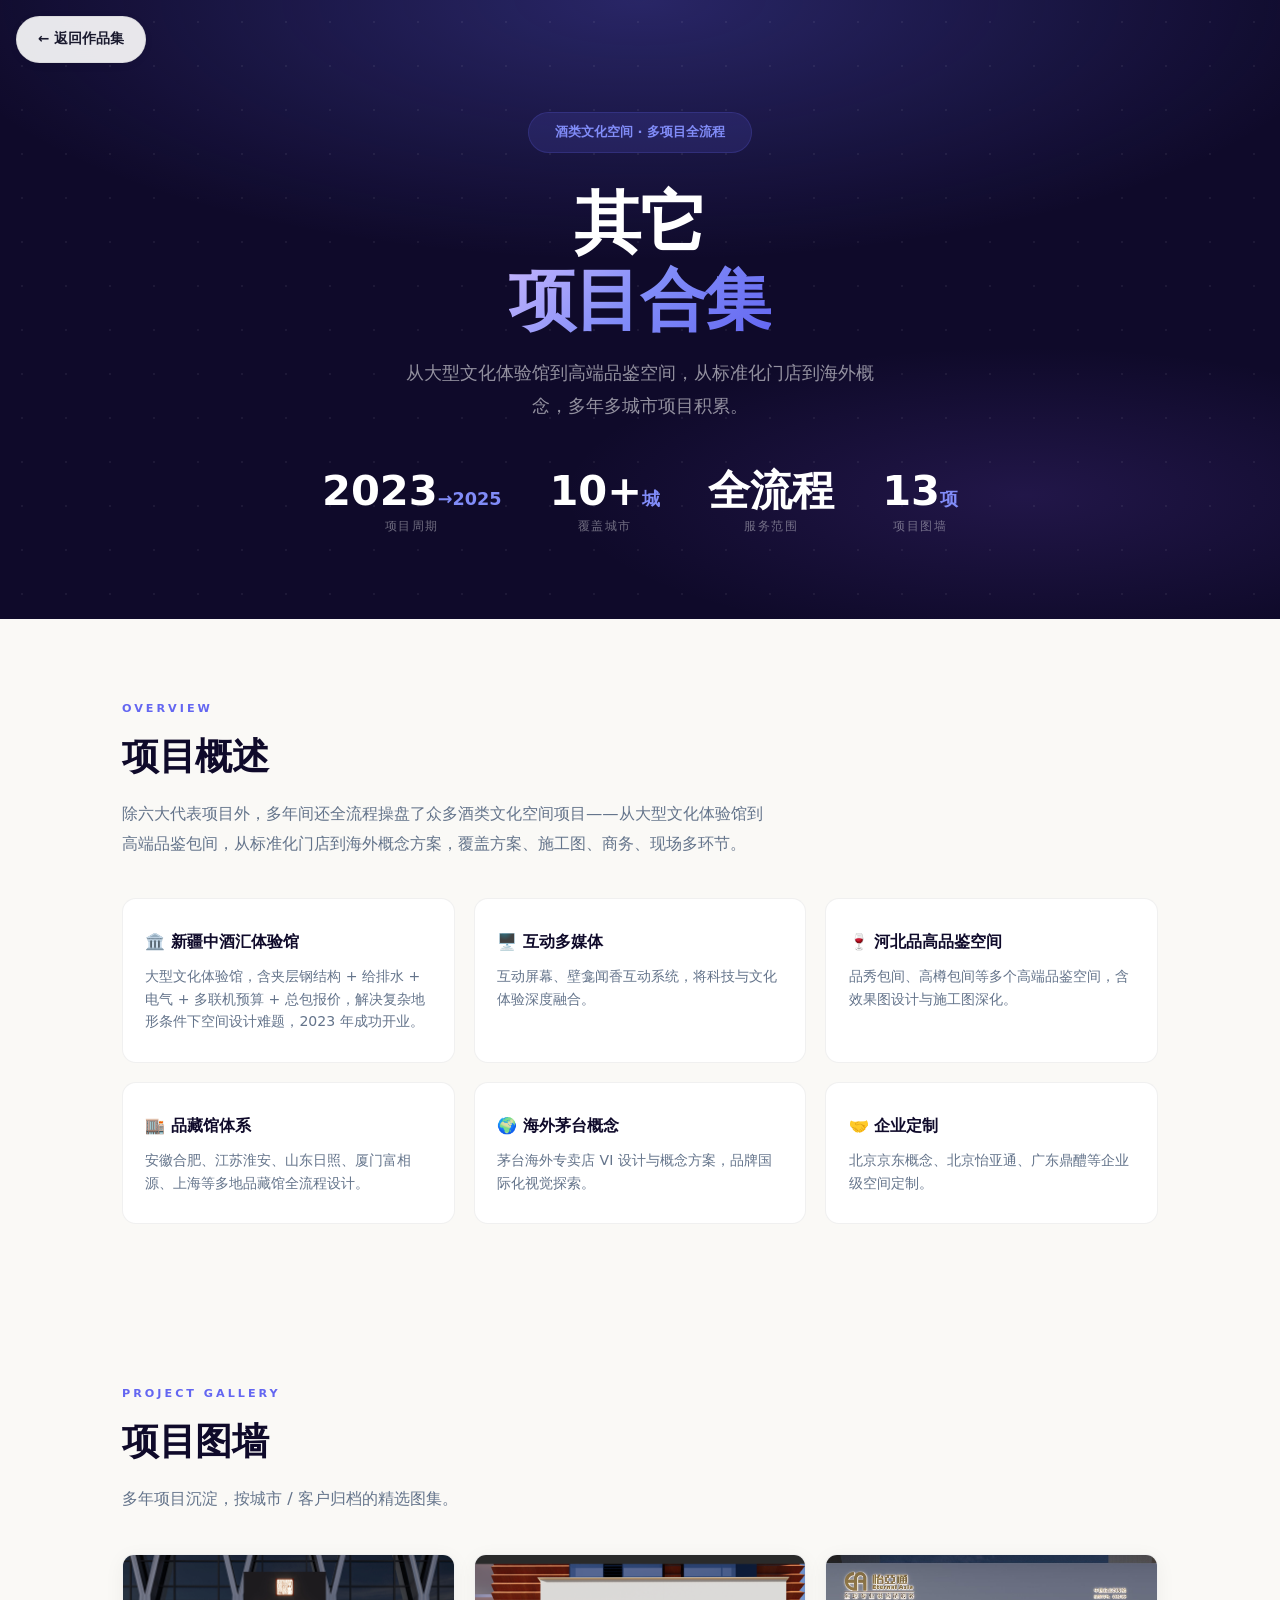
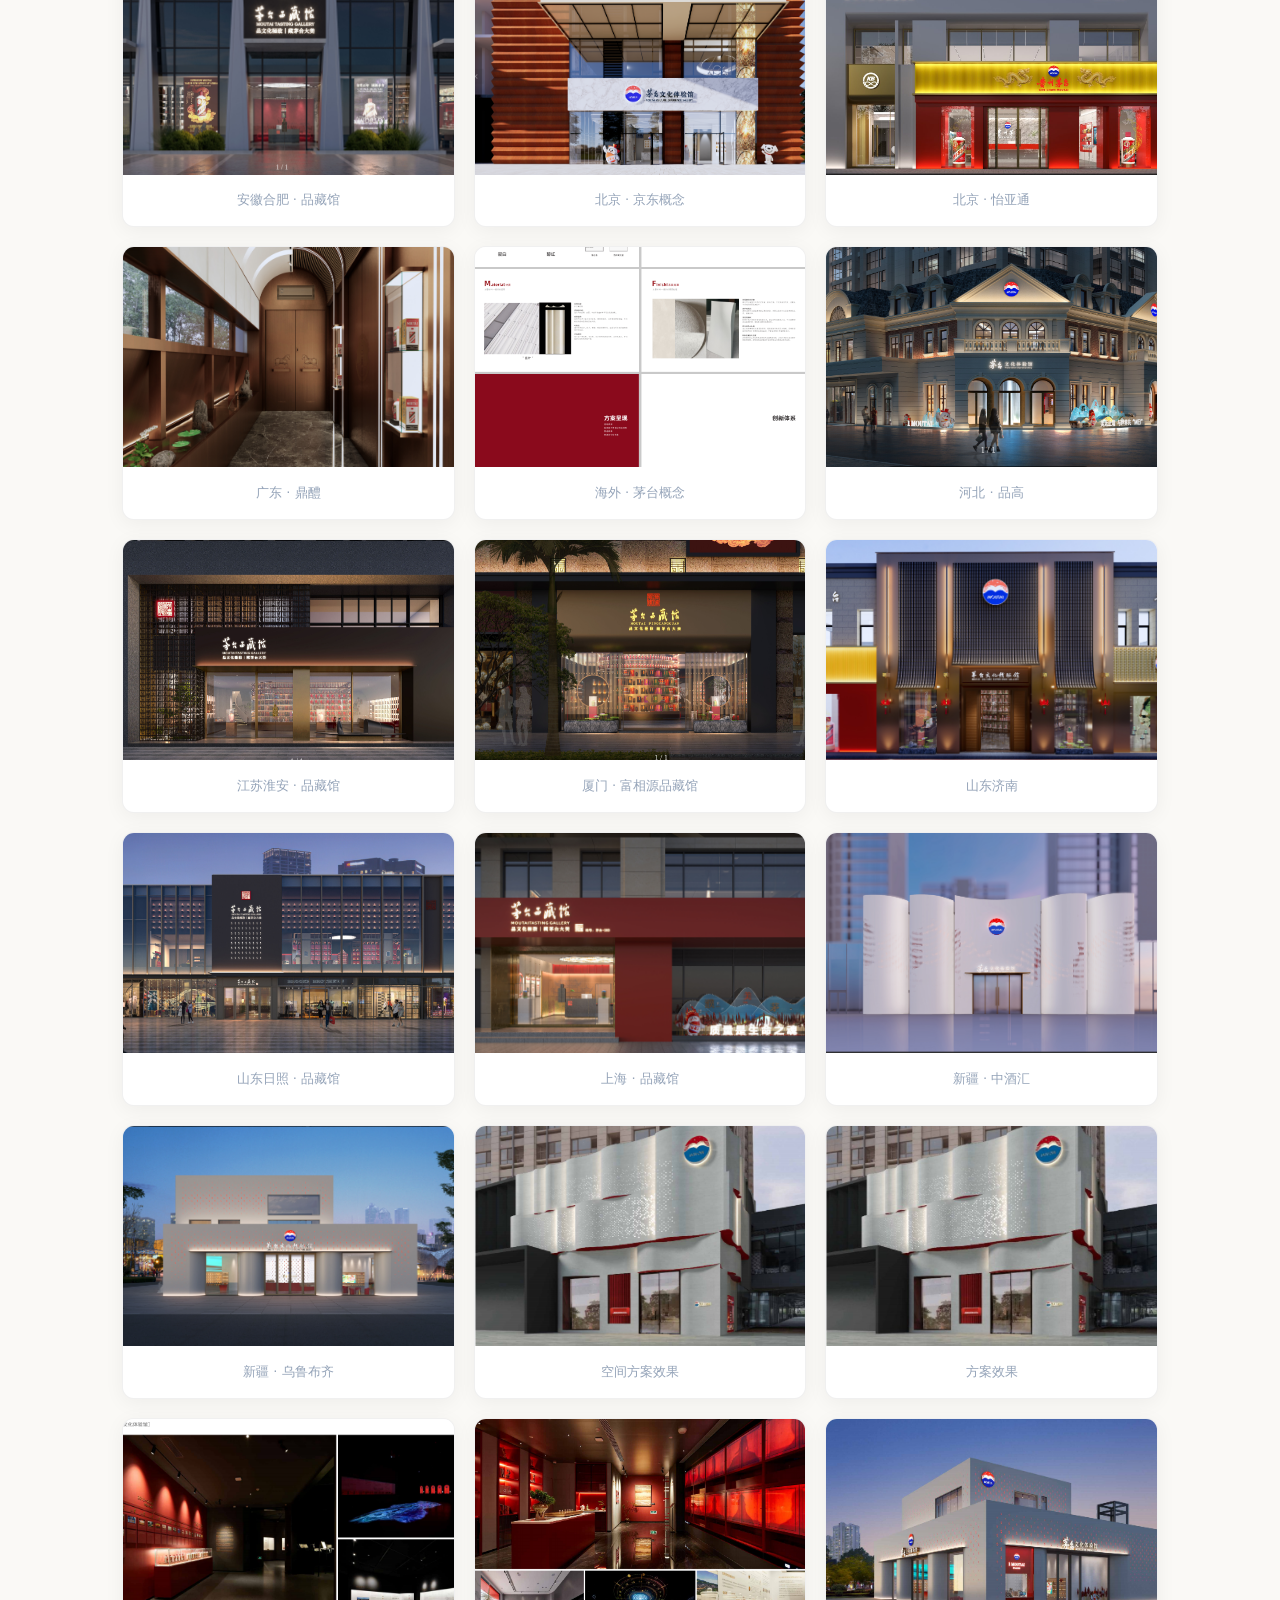
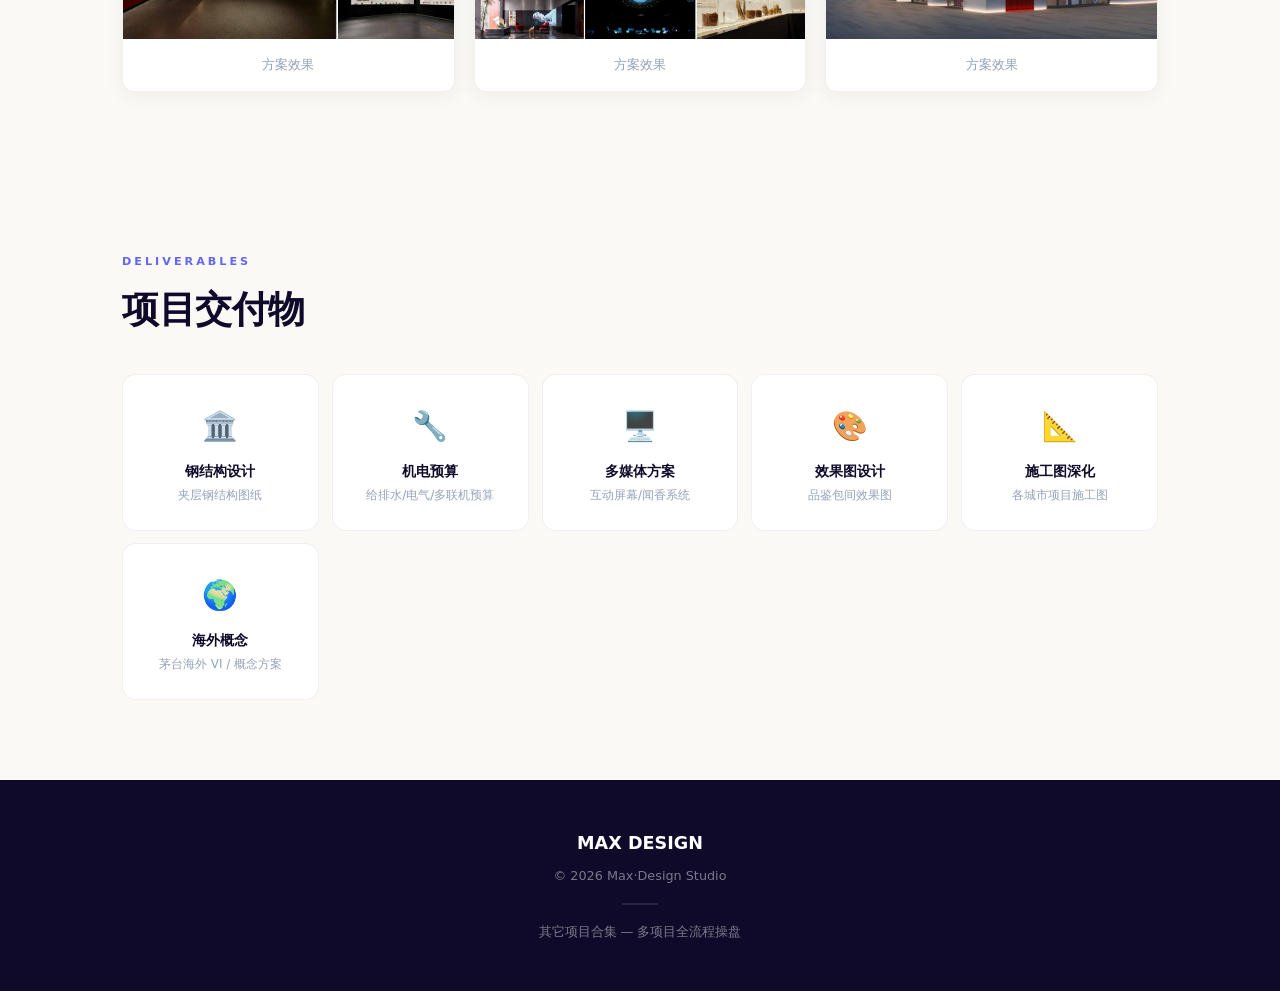
==== commit 7c3fb21a: "麓湖C20套新模板，主页数据统一为7年/30+签约，其它页精简结构加文字概述" ====
--- a/项目/其他/index.html
+++ b/项目/其他/index.html
@@ -1,87 +1,68 @@
-<!DOCTYPE html><html lang="zh"><head><meta charset="UTF-8"><meta name="viewport" content="width=device-width,initial-scale=1.0"><title>其它项目 — 项目详情</title>
+<!DOCTYPE html><html lang="zh"><head><meta charset="UTF-8"><meta name="viewport" content="width=device-width,initial-scale=1.0"><title>其它项目 — 罗凌成作品</title>
 <link rel="stylesheet" href="../shared.css"></head><body>
 <a href="../../index.html" class="back-btn">← 返回作品集</a>
+
+<!-- ═══ HERO ═══ -->
 <div class="hero"><div class="hero-content">
-<h1>其它项目</h1>
-<p class="subtitle">大型文化体验馆 + 高端品鉴空间</p>
+<div class="hero-badge">酒类文化空间 · 多项目全流程</div>
+<h1>其它<br><em>项目合集</em></h1>
+<p class="subtitle">从大型文化体验馆到高端品鉴空间，从标准化门店到海外概念，多年多城市项目积累。</p>
 <div class="hero-meta">
-<div class="hero-meta-item"><span class="value">2023-2025</span><span class="label">项目周期</span></div>
-<div class="hero-meta-item"><span class="value">多项目</span><span class="label">项目类型</span></div>
-<div class="hero-meta-item"><span class="value">新疆/河北</span><span class="label">项目地点</span></div>
+<div class="hero-meta-item"><span class="value">2023<small>→2025</small></span><span class="label">项目周期</span></div>
+<div class="hero-meta-item"><span class="value">10+<small>城</small></span><span class="label">覆盖城市</span></div>
+<div class="hero-meta-item"><span class="value">全流程</span><span class="label">服务范围</span></div>
+<div class="hero-meta-item"><span class="value">13<small>项</small></span><span class="label">项目图墙</span></div>
 </div></div></div>
 
-<section id="overview">
+<!-- ═══ 项目概述 ═══ -->
+<section>
 <div class="section-label">Overview</div><h2>项目概述</h2>
-<p class="section-desc">此板块涵盖新疆中酒汇体验馆与河北品高商贸品鉴空间等多个代表性项目。从大型文化体验馆到高端品鉴包间，展现从钢结构+机电预算到室内精装设计的全流程能力。</p>
+<p class="section-desc">除六大代表项目外，多年间还全流程操盘了众多酒类文化空间项目——从大型文化体验馆到高端品鉴包间，从标准化门店到海外概念方案，覆盖方案、施工图、商务、现场多环节。</p>
 <div class="overview-grid">
-<div class="overview-card"><h3>🏛️ 新疆中酒汇体验馆</h3><p>大型文化体验馆，含夹层钢结构+给排水+电气+多联机预算+总包报价，解决复杂地形条件下空间设计难题。</p></div>
-<div class="overview-card"><h3>🖥️ 互动多媒体</h3><p>互动屏幕、壁龛位置闻香互动系统，将科技与文化体验深度融合。</p></div>
-<div class="overview-card"><h3>🍷 品高商贸品鉴空间</h3><p>品秀包间、高樽包间等多个高端品鉴空间，含效果图设计与施工图深化。</p></div>
-<div class="overview-card"><h3>🎊 开业成果</h3><p>新疆中酒汇成功开业，现场照片记录项目落地成果。</p></div>
+<div class="overview-card"><h3>🏛️ 新疆中酒汇体验馆</h3><p>大型文化体验馆，含夹层钢结构 + 给排水 + 电气 + 多联机预算 + 总包报价，解决复杂地形条件下空间设计难题，2023 年成功开业。</p></div>
+<div class="overview-card"><h3>🖥️ 互动多媒体</h3><p>互动屏幕、壁龛闻香互动系统，将科技与文化体验深度融合。</p></div>
+<div class="overview-card"><h3>🍷 河北品高品鉴空间</h3><p>品秀包间、高樽包间等多个高端品鉴空间，含效果图设计与施工图深化。</p></div>
+<div class="overview-card"><h3>🏬 品藏馆体系</h3><p>安徽合肥、江苏淮安、山东日照、厦门富相源、上海等多地品藏馆全流程设计。</p></div>
+<div class="overview-card"><h3>🌍 海外茅台概念</h3><p>茅台海外专卖店 VI 设计与概念方案，品牌国际化视觉探索。</p></div>
+<div class="overview-card"><h3>🤝 企业定制</h3><p>北京京东概念、北京怡亚通、广东鼎醴等企业级空间定制。</p></div>
 </div></section>
 
-<section id="gallery0">
+<!-- ═══ 项目图墙 ═══ -->
+<section>
 <div class="section-label">Project Gallery</div><h2>项目图墙</h2>
+<p class="section-desc">多年项目沉淀，按城市 / 客户归档的精选图集。</p>
 <div class="gallery">
-<div class="gallery-item"><img loading="lazy" src="images/安徽合肥.png" alt="安徽合肥"><div class="caption">安徽合肥</div></div>
-<div class="gallery-item"><img loading="lazy" src="images/北京京东概念.png" alt="北京京东概念"><div class="caption">北京京东概念</div></div>
-<div class="gallery-item"><img loading="lazy" src="images/北京怡亚通.png" alt="北京怡亚通"><div class="caption">北京怡亚通</div></div>
-<div class="gallery-item"><img loading="lazy" src="images/广东鼎醴.png" alt="广东鼎醴"><div class="caption">广东鼎醴</div></div>
-<div class="gallery-item"><img loading="lazy" src="images/海外茅台概念方案.png" alt="海外茅台概念方案"><div class="caption">海外茅台概念方案</div></div>
-<div class="gallery-item"><img loading="lazy" src="images/河北品高.png" alt="河北品高"><div class="caption">河北品高</div></div>
-<div class="gallery-item"><img loading="lazy" src="images/江苏淮安.png" alt="江苏淮安"><div class="caption">江苏淮安</div></div>
-<div class="gallery-item"><img loading="lazy" src="images/厦门富相源.png" alt="厦门富相源"><div class="caption">厦门富相源</div></div>
+<div class="gallery-item"><img loading="lazy" src="images/安徽合肥.png" alt="安徽合肥"><div class="caption">安徽合肥 · 品藏馆</div></div>
+<div class="gallery-item"><img loading="lazy" src="images/北京京东概念.png" alt="北京京东概念"><div class="caption">北京 · 京东概念</div></div>
+<div class="gallery-item"><img loading="lazy" src="images/北京怡亚通.png" alt="北京怡亚通"><div class="caption">北京 · 怡亚通</div></div>
+<div class="gallery-item"><img loading="lazy" src="images/广东鼎醴.png" alt="广东鼎醴"><div class="caption">广东 · 鼎醴</div></div>
+<div class="gallery-item"><img loading="lazy" src="images/海外茅台概念方案.png" alt="海外茅台概念方案"><div class="caption">海外 · 茅台概念</div></div>
+<div class="gallery-item"><img loading="lazy" src="images/河北品高.png" alt="河北品高"><div class="caption">河北 · 品高</div></div>
+<div class="gallery-item"><img loading="lazy" src="images/江苏淮安.png" alt="江苏淮安"><div class="caption">江苏淮安 · 品藏馆</div></div>
+<div class="gallery-item"><img loading="lazy" src="images/厦门富相源.png" alt="厦门富相源"><div class="caption">厦门 · 富相源品藏馆</div></div>
 <div class="gallery-item"><img loading="lazy" src="images/山东济南.png" alt="山东济南"><div class="caption">山东济南</div></div>
-<div class="gallery-item"><img loading="lazy" src="images/山东日照.png" alt="山东日照"><div class="caption">山东日照</div></div>
-<div class="gallery-item"><img loading="lazy" src="images/上海.png" alt="上海"><div class="caption">上海</div></div>
-<div class="gallery-item"><img loading="lazy" src="images/新疆.png" alt="新疆"><div class="caption">新疆</div></div>
-<div class="gallery-item"><img loading="lazy" src="images/新疆乌鲁布齐.jpg" alt="新疆乌鲁布齐"><div class="caption">新疆乌鲁布齐</div></div>
-<div class="gallery-item"><img loading="lazy" src="images/1.png" alt="1"><div class="caption">方案效果 1</div></div>
-<div class="gallery-item"><img loading="lazy" src="images/ScreenShot_2026-08-03_135545_478.png" alt="截图1"><div class="caption">方案截图 1</div></div>
-<div class="gallery-item"><img loading="lazy" src="images/ScreenShot_2026-08-03_135608_590.png" alt="截图2"><div class="caption">方案截图 2</div></div>
-<div class="gallery-item"><img loading="lazy" src="images/ScreenShot_2026-08-03_135619_233.png" alt="截图3"><div class="caption">方案截图 3</div></div>
-<div class="gallery-item"><img loading="lazy" src="images/ScreenShot_2026-08-03_135639_034.png" alt="截图4"><div class="caption">方案截图 4</div></div>
+<div class="gallery-item"><img loading="lazy" src="images/山东日照.png" alt="山东日照"><div class="caption">山东日照 · 品藏馆</div></div>
+<div class="gallery-item"><img loading="lazy" src="images/上海.png" alt="上海"><div class="caption">上海 · 品藏馆</div></div>
+<div class="gallery-item"><img loading="lazy" src="images/新疆.png" alt="新疆"><div class="caption">新疆 · 中酒汇</div></div>
+<div class="gallery-item"><img loading="lazy" src="images/新疆乌鲁布齐.jpg" alt="新疆乌鲁布齐"><div class="caption">新疆 · 乌鲁布齐</div></div>
+<div class="gallery-item"><img loading="lazy" src="images/1.png" alt="方案效果 1"><div class="caption">空间方案效果</div></div>
+<div class="gallery-item"><img loading="lazy" src="images/ScreenShot_2026-08-03_135545_478.png" alt="方案截图 1"><div class="caption">方案效果</div></div>
+<div class="gallery-item"><img loading="lazy" src="images/ScreenShot_2026-08-03_135608_590.png" alt="方案截图 2"><div class="caption">方案效果</div></div>
+<div class="gallery-item"><img loading="lazy" src="images/ScreenShot_2026-08-03_135619_233.png" alt="方案截图 3"><div class="caption">方案效果</div></div>
+<div class="gallery-item"><img loading="lazy" src="images/ScreenShot_2026-08-03_135639_034.png" alt="方案截图 4"><div class="caption">方案效果</div></div>
 </div></section>
 
-<section id="gallery1">
-<div class="section-label">Gallery</div><h2>新疆中酒汇 — 开业现场</h2>
-<div class="gallery">
-<div class="gallery-item"><img loading="lazy" src="images/开业01.jpg" alt="开业01"><div class="caption">新疆中酒汇开业现场</div></div>
-<div class="gallery-item"><img loading="lazy" src="images/开业02.jpg" alt="开业02"><div class="caption">新疆中酒汇开业现场</div></div>
-<div class="gallery-item"><img loading="lazy" src="images/开业03.jpg" alt="开业03"><div class="caption">新疆中酒汇开业现场</div></div>
+<!-- ═══ 交付物 ═══ -->
+<section>
+<div class="section-label">Deliverables</div><h2>项目交付物</h2>
+<div class="deliverables-grid">
+<div class="deliverable-item"><span class="icon">🏛️</span><h4>钢结构设计</h4><p>夹层钢结构图纸</p></div>
+<div class="deliverable-item"><span class="icon">🔧</span><h4>机电预算</h4><p>给排水/电气/多联机预算</p></div>
+<div class="deliverable-item"><span class="icon">🖥️</span><h4>多媒体方案</h4><p>互动屏幕/闻香系统</p></div>
+<div class="deliverable-item"><span class="icon">🎨</span><h4>效果图设计</h4><p>品鉴包间效果图</p></div>
+<div class="deliverable-item"><span class="icon">📐</span><h4>施工图深化</h4><p>各城市项目施工图</p></div>
+<div class="deliverable-item"><span class="icon">🌍</span><h4>海外概念</h4><p>茅台海外 VI / 概念方案</p></div>
 </div></section>
 
-<section id="gallery2">
-<div class="section-label">Featured · 多媒体</div><h2>新疆中酒汇 — 互动多媒体</h2>
-<div class="gallery">
-<div class="gallery-item"><img loading="lazy" src="images/互动屏幕.jpg" alt="互动屏幕"><div class="caption">互动屏幕设计方案</div></div>
-<div class="gallery-item"><img loading="lazy" src="images/互动屏幕2.jpg" alt="互动屏幕2"><div class="caption">互动屏幕设计方案</div></div>
-</div></section>
-
-<section id="gallery3">
-<div class="section-label">Featured · 品鉴空间</div><h2>河北品高 — 高端品鉴空间</h2>
-<div class="gallery">
-<div class="gallery-item"><img loading="lazy" src="images/品秀包间1.jpg" alt="品秀包间1"><div class="caption">品秀包间效果图</div></div>
-<div class="gallery-item"><img loading="lazy" src="images/品秀包间3.jpg" alt="品秀包间3"><div class="caption">品秀包间效果图</div></div>
-<div class="gallery-item"><img loading="lazy" src="images/高樽包间1.jpg" alt="高樽包间1"><div class="caption">高樽包间效果图</div></div>
-<div class="gallery-item"><img loading="lazy" src="images/高樽包间3.jpg" alt="高樽包间3"><div class="caption">高樽包间效果图</div></div>
-<div class="gallery-item"><img loading="lazy" src="images/品高现场.jpg" alt="品高现场"><div class="caption">品高商贸现场照片</div></div>
-</div></section>
-
-<section id="gallery4">
-<div class="section-label">Gallery</div><h2>方案效果图</h2>
-<div class="gallery">
-<div class="gallery-item tall"><img loading="lazy" src="images/2.png" alt="方案效果"><div class="caption">空间设计方案效果</div></div>
-</div></section>
-
-<section id="deliverables">
-<div class="section-label">Deliverables</div><h2>项目交付物</h2>
-<div class="deliverables-grid">
-<div class="deliverable-item"><div class="icon">🏛️</div><h4>钢结构设计</h4><p>夹层钢结构图纸</p></div>
-<div class="deliverable-item"><div class="icon">🔧</div><h4>机电预算</h4><p>给排水/电气/多联机预算</p></div>
-<div class="deliverable-item"><div class="icon">🖥️</div><h4>多媒体方案</h4><p>互动屏幕/闻香系统</p></div>
-<div class="deliverable-item"><div class="icon">🎨</div><h4>效果图设计</h4><p>品鉴包间效果图</p></div>
-</div></section>
-
-<footer><div class="brand">MAX DESIGN</div><p>© 2026 Max·Design Studio</p></footer>
+<footer><div class="brand">MAX DESIGN</div><p>© 2026 Max·Design Studio</p><div class="divider"></div><p>其它项目合集 — 多项目全流程操盘</p></footer>
 </body></html>
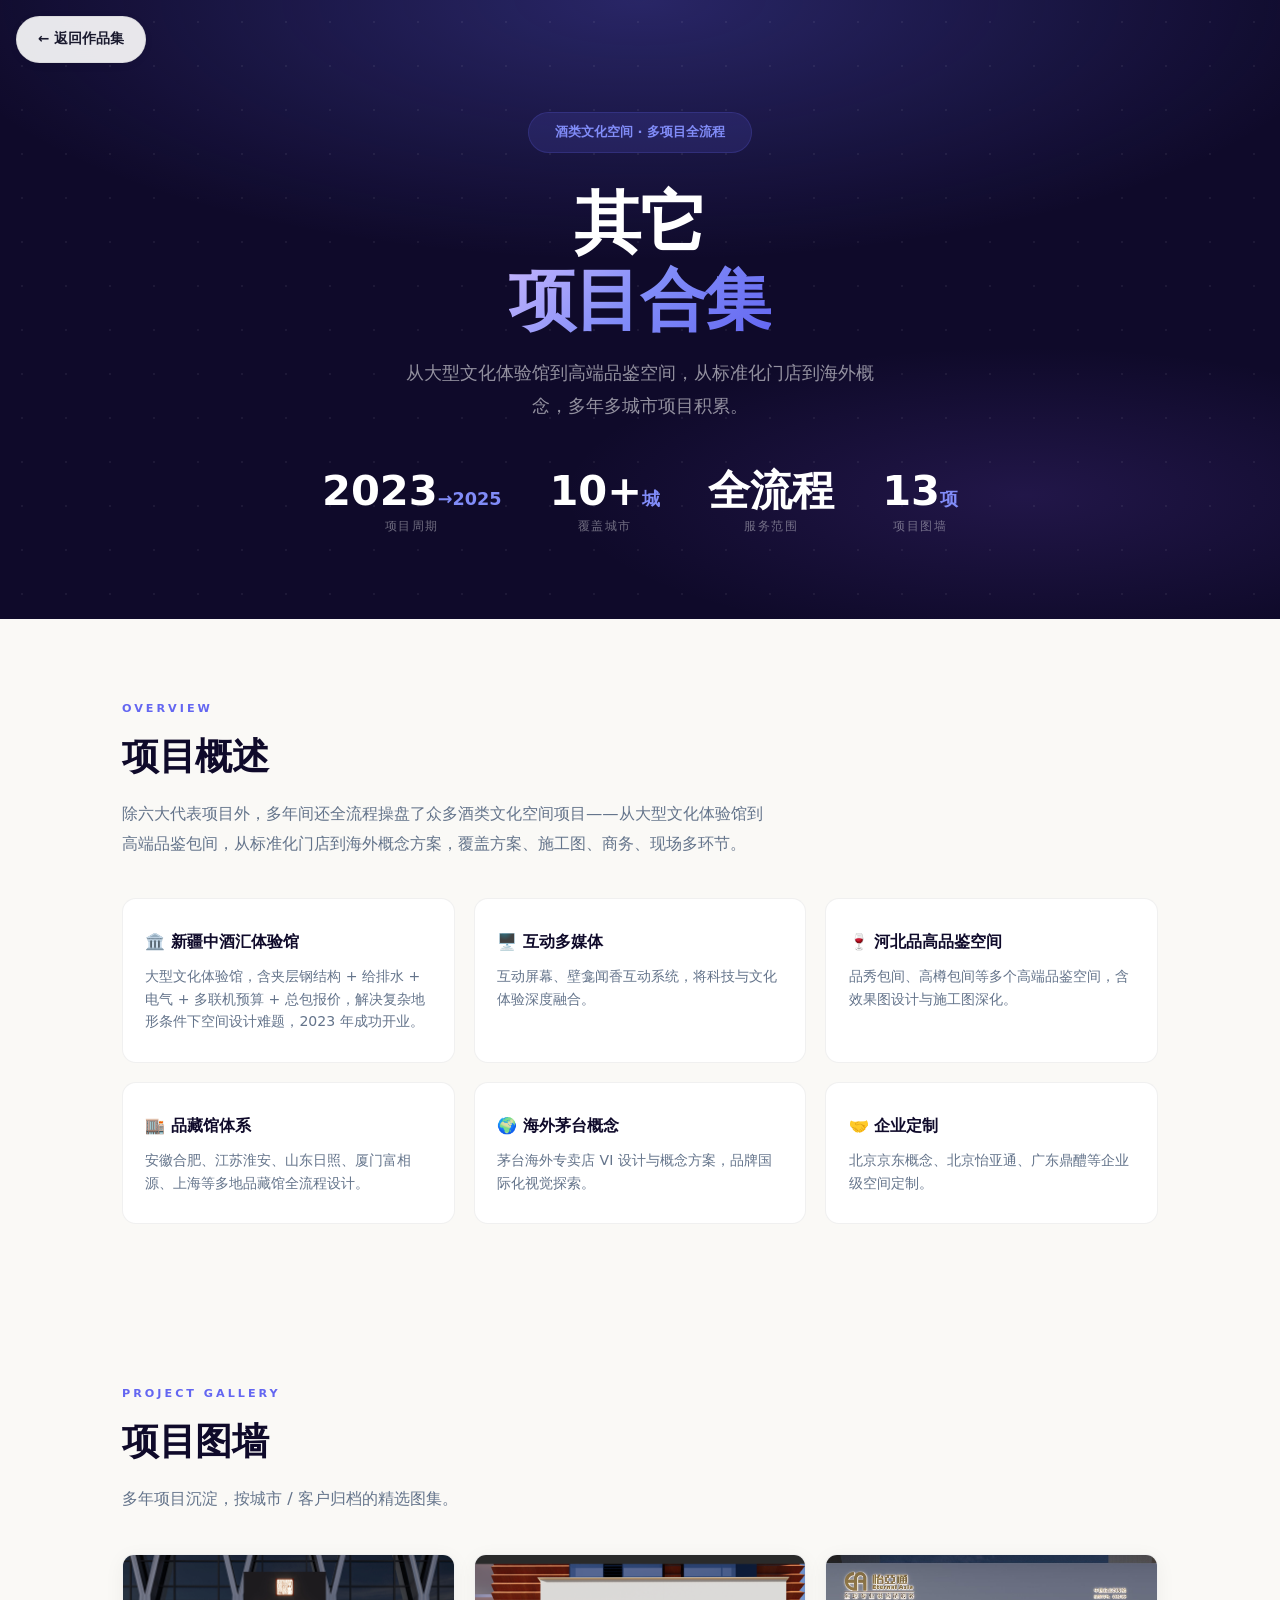
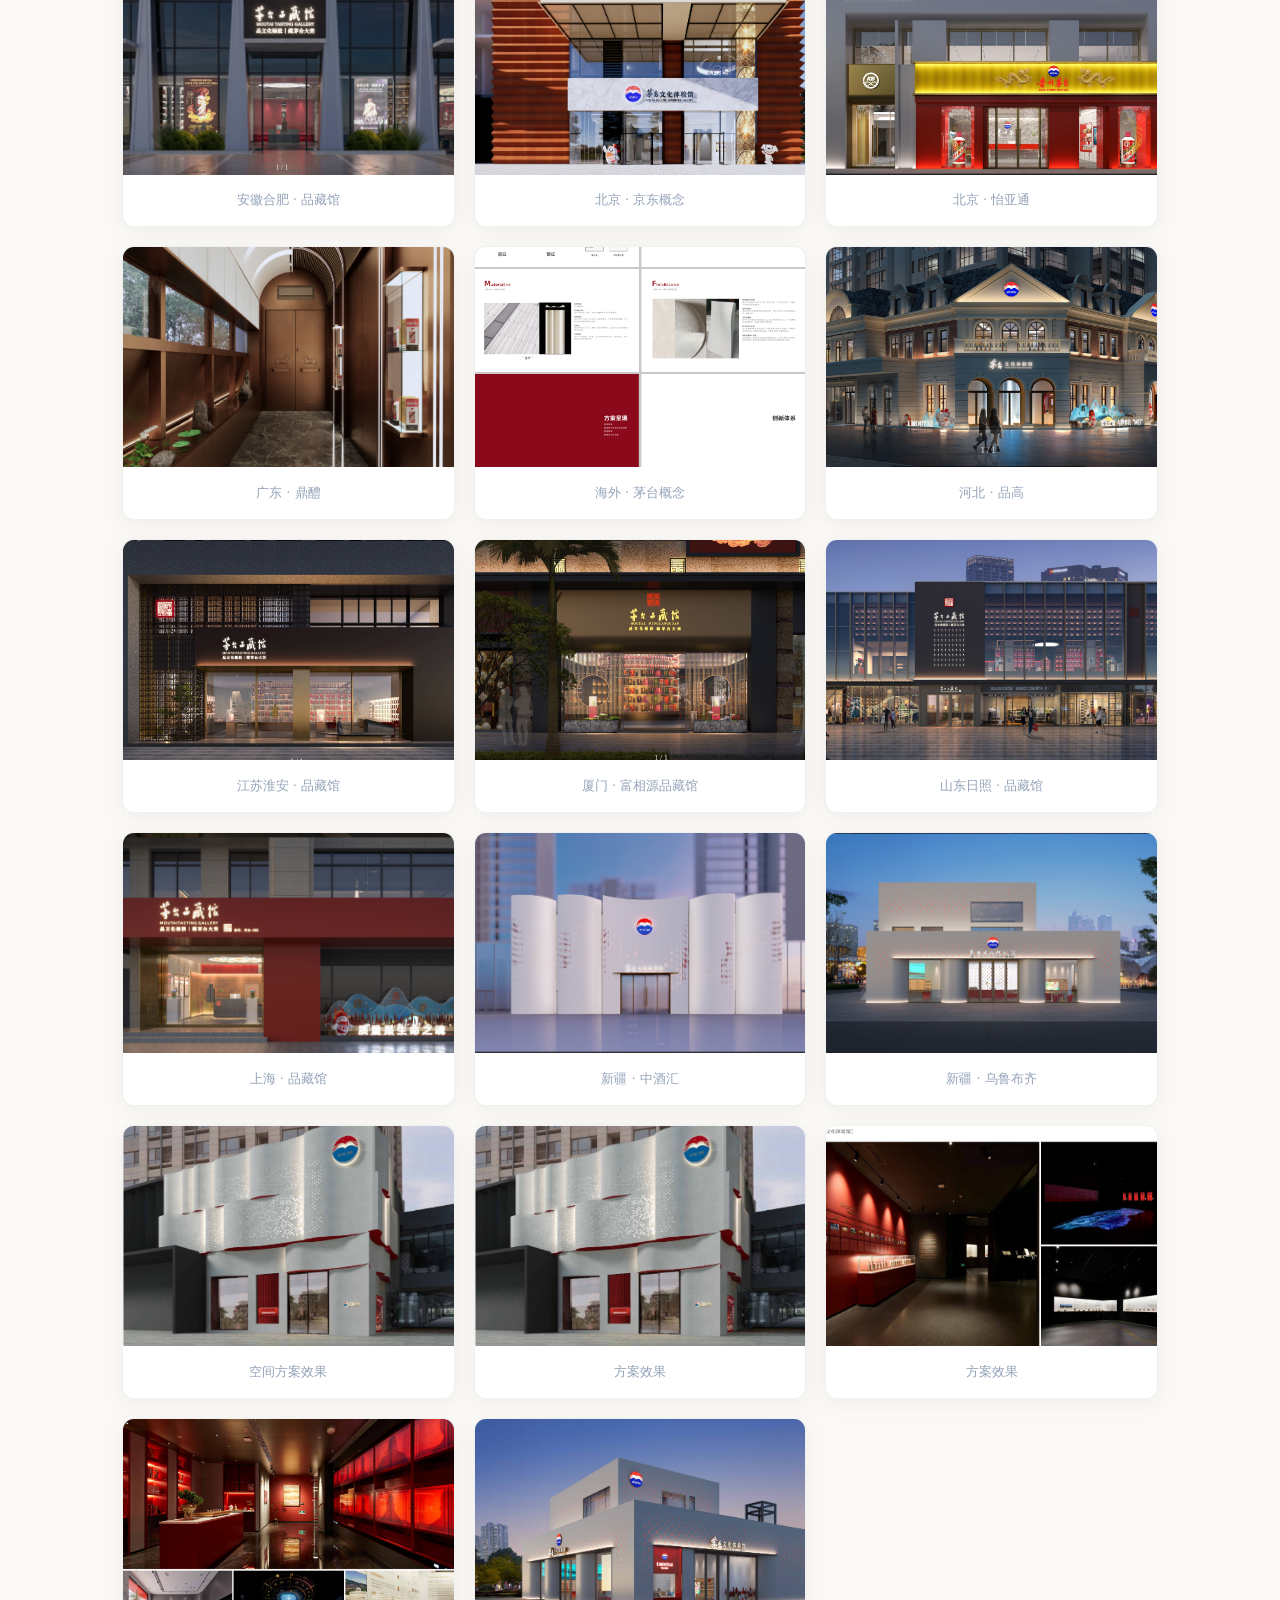
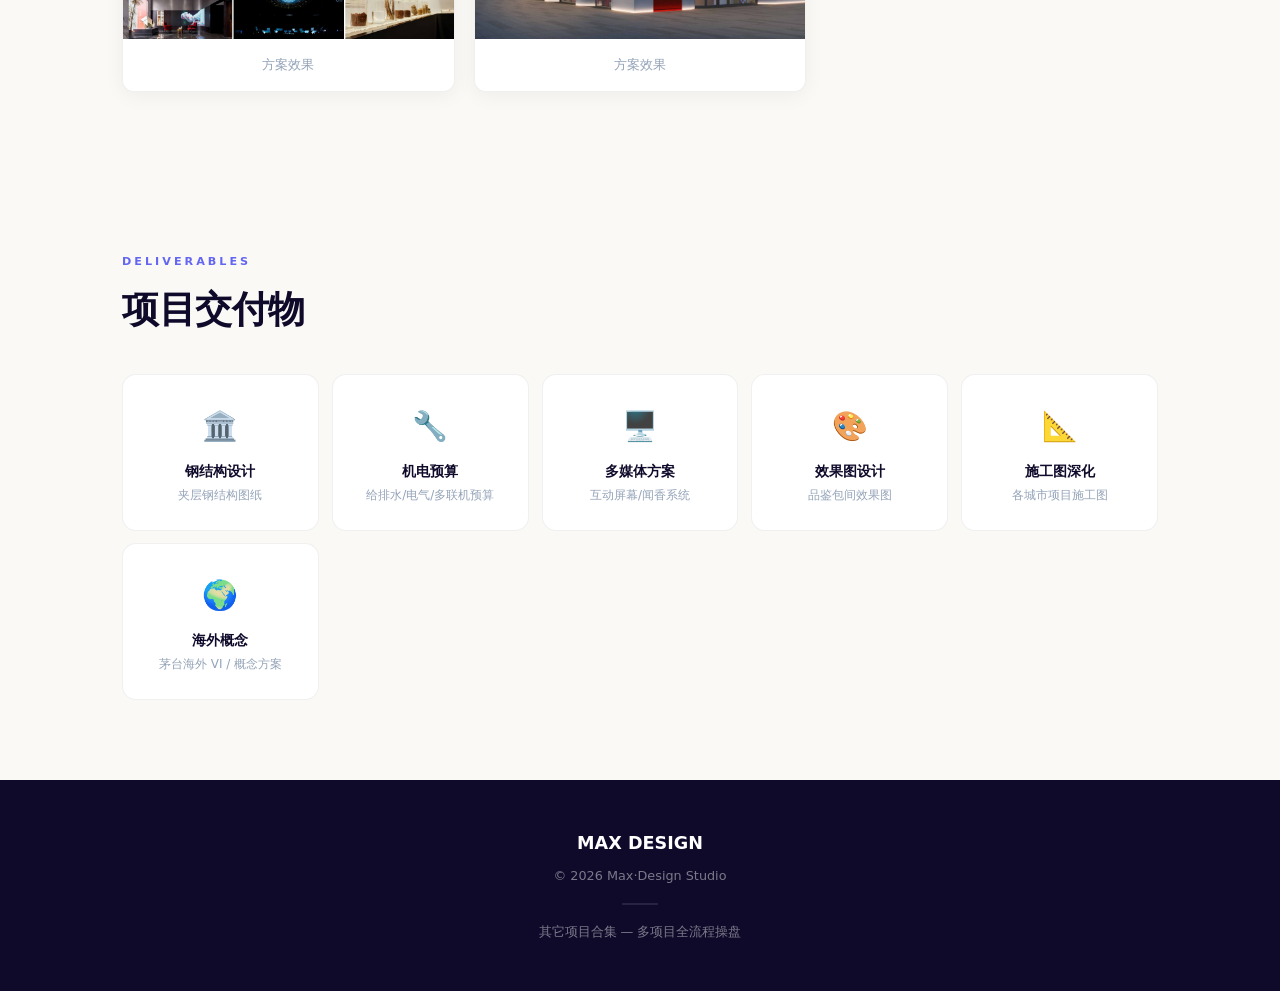
==== commit 16b80740: "首页排序调整：新疆/山东放茅友宴后；其他页删除山东济南小图" ====
--- a/项目/其他/index.html
+++ b/项目/其他/index.html
@@ -1,6 +1,6 @@
 <!DOCTYPE html><html lang="zh"><head><meta charset="UTF-8"><meta name="viewport" content="width=device-width,initial-scale=1.0"><title>其它项目 — 罗凌成作品</title>
 <link rel="stylesheet" href="../shared.css"></head><body>
-<a href="../../index.html" class="back-btn">← 返回作品集</a>
+<a href="../../index.html?v=20260819" class="back-btn">← 返回作品集</a>
 
 <!-- ═══ HERO ═══ -->
 <div class="hero"><div class="hero-content">
@@ -40,7 +40,6 @@
 <div class="gallery-item"><img loading="lazy" src="images/河北品高.png" alt="河北品高"><div class="caption">河北 · 品高</div></div>
 <div class="gallery-item"><img loading="lazy" src="images/江苏淮安.png" alt="江苏淮安"><div class="caption">江苏淮安 · 品藏馆</div></div>
 <div class="gallery-item"><img loading="lazy" src="images/厦门富相源.png" alt="厦门富相源"><div class="caption">厦门 · 富相源品藏馆</div></div>
-<div class="gallery-item"><img loading="lazy" src="images/山东济南.png" alt="山东济南"><div class="caption">山东济南</div></div>
 <div class="gallery-item"><img loading="lazy" src="images/山东日照.png" alt="山东日照"><div class="caption">山东日照 · 品藏馆</div></div>
 <div class="gallery-item"><img loading="lazy" src="images/上海.png" alt="上海"><div class="caption">上海 · 品藏馆</div></div>
 <div class="gallery-item"><img loading="lazy" src="images/新疆.png" alt="新疆"><div class="caption">新疆 · 中酒汇</div></div>
